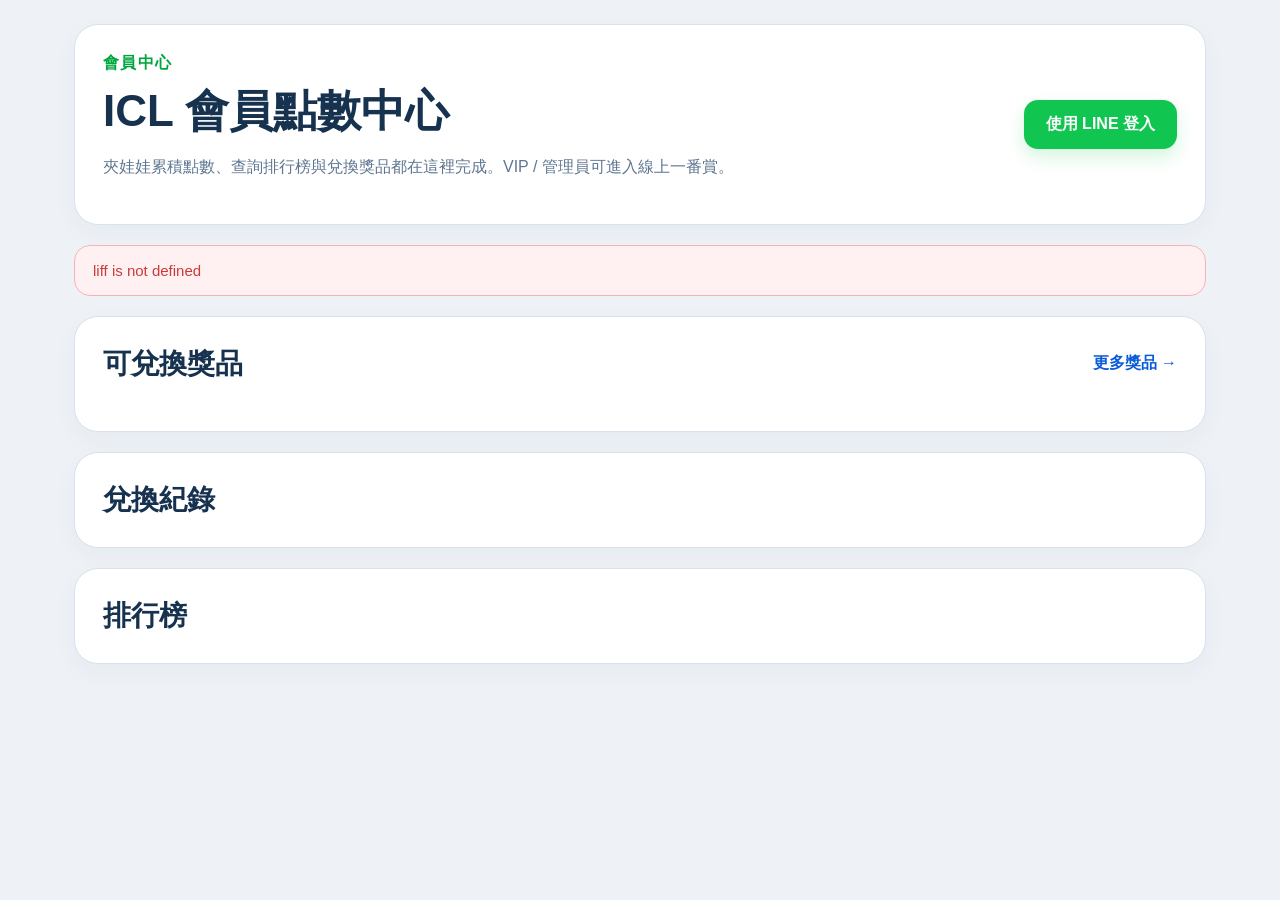
==== index.html @ 3fa45153 "Update index.html" ====
<!doctype html>
<html lang="zh-Hant">
<head>
  <meta charset="UTF-8" />
  <meta name="viewport" content="width=device-width, initial-scale=1.0" />
  <title>ICL 會員點數中心</title>
  <link rel="stylesheet" href="./styles.css" />
</head>
<body>
  <main class="page" id="app-ready" style="display:block;">
    <section class="hero-card">
      <div class="hero-content">
        <p class="eyebrow">會員中心</p>
        <h1>ICL 會員點數中心</h1>
        <p class="hero-text">夾娃娃累積點數、查詢排行榜與兌換獎品都在這裡完成。VIP / 管理員可進入線上一番賞。</p>
      </div>

      <div class="hero-actions" id="auth-section">
        <button class="btn btn-primary" id="login-btn" type="button">使用 LINE 登入</button>
      </div>
    </section>

    <div class="message" id="message-box" style="display:none;"></div>

    <section class="card" id="member-section" style="display:none;">
      <div class="member-header">
        <img id="member-avatar" class="member-avatar" src="https://placehold.co/96x96?text=User" alt="會員頭像" />
        <div class="member-info">
          <h2 id="member-name">-</h2>
          <div id="member-role-badge" class="member-role-badge" style="display:none;"></div>
          <p class="points-label">目前點數</p>
          <div class="points-value"><span id="member-points">0</span> 點</div>
        </div>
        <div class="member-actions">
          <button class="btn btn-secondary" id="logout-btn" type="button" style="display:none;">登出</button>
        </div>
      </div>

      <div class="nickname-card">
        <div class="nickname-title-row">
          <h3>排行榜顯示名稱</h3>
          <p class="nickname-help">你可以自行設定暱稱。排行榜只顯示暱稱，不顯示 LINE 真名。</p>
        </div>

        <div class="nickname-form">
          <input type="text" id="nickname-input" class="input" maxlength="20" placeholder="請輸入你的暱稱" autocomplete="off" />
          <button class="btn btn-primary" id="nickname-save-btn" type="button">更新暱稱</button>
        </div>

        <p class="nickname-tip">限制：2~20 字，不能和別人重複，可用中文、英文、數字、空格、底線、連字號。</p>
      </div>
    </section>

    <section class="card" id="ichiban-section" style="display:none;">
      <div class="section-header">
        <h2>線上一番賞</h2>
        <a class="more-link" id="ichiban-entry-link" href="./ichiban.html">進入一番賞頁面 →</a>
      </div>
      <div id="ichiban-summary" class="list-wrap"></div>
    </section>

    <section class="card" id="admin-section" style="display:none;">
      <div class="section-header">
        <div>
          <h2>管理員後台</h2>
          <p class="nickname-help">會員搜尋、手動加點 / 扣點、一番賞活動管理都已集中到後台頁面。</p>
        </div>
        <a class="btn btn-primary" href="./admin-kuji.html">前往管理後台</a>
      </div>
    </section>

    <section class="card">
      <div class="section-header">
        <h2>可兌換獎品</h2>
        <a class="more-link" href="./shop.html">更多獎品 →</a>
      </div>
      <div id="rewards-list" class="reward-grid"></div>
    </section>

    <section class="card">
      <h2>兌換紀錄</h2>
      <div id="redemption-list" class="list-wrap"></div>
    </section>

    <section class="card">
      <h2>排行榜</h2>
      <div id="leaderboard-list" class="list-wrap"></div>
    </section>
  </main>

  <script src="https://static.line-scdn.net/liff/edge/2/sdk.js"></script>
  <script src="./config.js"></script>
  <script src="./app.js"></script>
</body>
</html>
---- styles.css ----
*{box-sizing:border-box}body{margin:0;font-family:"Noto Sans TC","Microsoft JhengHei",sans-serif;background:#eef2f7;color:#16324f}.page{max-width:1180px;margin:0 auto;padding:24px}.hero-card,.card{background:#fff;border:1px solid #d8e1ec;border-radius:24px;padding:28px;margin-bottom:20px;box-shadow:0 8px 24px rgba(22,50,79,.04)}.hero-card{display:flex;justify-content:space-between;align-items:center;gap:24px}.eyebrow{margin:0 0 12px;color:#00a63e;font-weight:700;letter-spacing:.08em}h1{margin:0 0 16px;font-size:44px;line-height:1.15}h2{margin:0;font-size:28px}h3{margin:0;font-size:20px}h4{margin:0 0 6px;font-size:17px}.hero-text,.muted,.nickname-help,.nickname-tip{color:#5f7690;line-height:1.7}.btn{border:0;border-radius:14px;padding:14px 22px;font-size:16px;font-weight:700;cursor:pointer;transition:transform .15s ease,opacity .15s ease,box-shadow .15s ease;display:inline-flex;align-items:center;justify-content:center;gap:8px;text-decoration:none}.btn:hover{transform:translateY(-1px)}.btn:disabled{opacity:.6;cursor:not-allowed;transform:none}.btn-primary{background:#10c650;color:#fff;box-shadow:0 8px 18px rgba(16,198,80,.18)}.btn-secondary{background:#edf3f8;color:#16324f}.btn-danger{background:#e34d4d;color:#fff}.message{margin-bottom:20px;padding:16px 18px;border-radius:16px;font-size:15px;white-space:pre-wrap;word-break:break-word}.message.error{background:#fff1f1;color:#cb3a3a;border:1px solid #f4b4b4}.message.success{background:#eefcf2;color:#198754;border:1px solid #a7e3bb}.member-header{display:flex;align-items:center;gap:20px}.member-header.compact .member-avatar{width:72px;height:72px}.member-avatar{width:96px;height:96px;border-radius:999px;object-fit:cover;background:#f3f6fa;border:3px solid #eef5ff}.member-info{flex:1}.points-label{margin:0 0 6px;color:#5f7690}.points-value{font-size:32px;font-weight:800;color:#10a848}.member-role-badge{display:inline-flex;border-radius:999px;background:#edf3f8;padding:8px 12px;color:#35516d;font-weight:700;margin-bottom:10px}.nickname-card{margin-top:24px;padding-top:20px;border-top:1px solid #e3ebf3}.nickname-title-row{margin-bottom:14px}.nickname-form{display:flex;gap:12px;align-items:center}.section-header{display:flex;justify-content:space-between;align-items:center;gap:16px;margin-bottom:20px}.section-header.small{margin-bottom:14px}.header-actions{display:flex;flex-wrap:wrap;align-items:center;gap:12px}.more-link{text-decoration:none;color:#0a5bd7;font-weight:700;white-space:nowrap}.more-link:hover{text-decoration:underline}.input{width:100%;border:1px solid #cdd9e5;border-radius:14px;padding:14px 16px;font-size:15px;color:#16324f;background:#fff}.input.small{max-width:110px}.textarea{min-height:110px;resize:vertical}.reward-grid{display:grid;grid-template-columns:repeat(auto-fit,minmax(280px,1fr));gap:22px}.reward-card{border:1px solid #d8e1ec;border-radius:22px;overflow:hidden;background:#fff;display:flex;flex-direction:column;min-height:100%;transition:transform .18s ease,box-shadow .18s ease,border-color .18s ease}.reward-card:hover{transform:translateY(-3px);box-shadow:0 14px 30px rgba(22,50,79,.08);border-color:#c6d7ea}.reward-image{width:100%;aspect-ratio:16/9;object-fit:cover;background:#f3f6fa}.reward-body{padding:18px;display:flex;flex-direction:column;gap:10px;flex:1}.reward-category{font-size:12px;font-weight:800;color:#00a63e;letter-spacing:.08em}.reward-meta{display:flex;justify-content:space-between;gap:12px;color:#5f7690;font-size:14px}.card-link{margin-top:auto}.list-wrap{display:flex;flex-direction:column;gap:12px}.list-item{display:flex;align-items:center;gap:14px;border:1px solid #e2eaf2;border-radius:18px;padding:14px 16px;background:#fff}.list-grow{flex:1}.list-title{font-weight:800}.list-subtitle{font-size:14px;color:#678099;margin-top:4px}.list-points{font-weight:800;color:#10a848;white-space:nowrap}.mini-avatar{width:42px;height:42px;border-radius:999px;object-fit:cover;background:#f3f6fa}.rank-badge{min-width:50px;text-align:center;border-radius:999px;background:#edf3f8;padding:8px 12px;font-weight:800}.empty-state{padding:24px;border:1px dashed #c8d4e0;border-radius:18px;color:#5f7690;text-align:center;background:#f8fbfe}.two-pane{display:grid;grid-template-columns:320px 1fr;gap:20px}.pane-list{align-self:start;position:sticky;top:16px}.campaign-row{width:100%;border:1px solid #d9e3ee;background:#fff;border-radius:16px;padding:14px 16px;text-align:left;cursor:pointer;transition:.15s}.campaign-row:hover{border-color:#10c650}.campaign-row.active{border-color:#10c650;box-shadow:0 8px 18px rgba(16,198,80,.16)}.campaign-row-title{font-weight:800}.campaign-row-sub{margin-top:6px;font-size:14px;color:#678099}.hero-banner{width:100%;aspect-ratio:16/7;object-fit:cover;border-radius:18px;background:#f3f6fa;margin-bottom:16px}.stat-grid{display:flex;flex-wrap:wrap;gap:10px;margin:16px 0 20px}.stat-chip,.status-chip{display:inline-flex;align-items:center;justify-content:center;border-radius:999px;padding:10px 14px;background:#edf3f8;color:#35516d;font-weight:700}.status-chip.busy{background:#eefcf2;color:#198754}.status-chip.idle{background:#edf3f8;color:#35516d}.turn-box,.draw-box,.detail-block{border:1px solid #e2eaf2;border-radius:20px;padding:18px;background:#fcfdff;margin-bottom:18px}.turn-box{display:flex;justify-content:space-between;gap:16px;align-items:center}.turn-actions{display:flex;align-items:center;gap:12px;flex-wrap:wrap}.countdown{min-width:140px;text-align:center;border-radius:14px;background:#1d2d3d;color:#fff;padding:12px 14px;font-weight:800}.inline-form{display:flex;align-items:center;gap:12px;flex-wrap:wrap}.prize-grid{display:grid;grid-template-columns:repeat(auto-fit,minmax(220px,1fr));gap:14px}.prize-card{border:1px solid #d9e3ee;border-radius:18px;overflow:hidden;background:#fff}.prize-image{width:100%;aspect-ratio:4/3;object-fit:cover;background:#f3f6fa}.prize-body{padding:14px}.prize-code{display:inline-flex;padding:6px 10px;border-radius:999px;background:#edf3f8;font-weight:800;margin-bottom:8px}.result-summary{font-weight:800;color:#10a848;margin-bottom:12px}.admin-layout .pane-detail{min-width:0}.form-grid{display:grid;gap:12px;margin-bottom:14px}.form-grid.two-col{grid-template-columns:repeat(2,minmax(0,1fr))}.prize-row-list{display:flex;flex-direction:column;gap:12px}.prize-row{display:grid;grid-template-columns:100px 1.2fr 110px 110px 1.5fr 92px;gap:10px;align-items:center}.admin-action-bar{display:flex;flex-wrap:wrap;gap:12px;margin:16px 0 22px}.order-card{border:1px solid #e2eaf2;border-radius:18px;padding:14px 16px;background:#fff}.order-results{display:flex;flex-wrap:wrap;gap:8px;margin-top:12px}.result-pill{display:inline-flex;border-radius:999px;background:#edf3f8;padding:8px 12px;font-size:14px}.legacy-redirect{display:grid;place-items:center;min-height:100vh;padding:24px;text-align:center}@media (max-width:960px){.hero-card,.turn-box{flex-direction:column;align-items:flex-start}.two-pane{grid-template-columns:1fr}.pane-list{position:static}.form-grid.two-col,.prize-row{grid-template-columns:1fr}.nickname-form{flex-direction:column;align-items:stretch}.member-header{flex-direction:column;align-items:flex-start}.inline-form{align-items:stretch}.input.small{max-width:none}.turn-actions,.admin-action-bar,.header-actions{width:100%}}
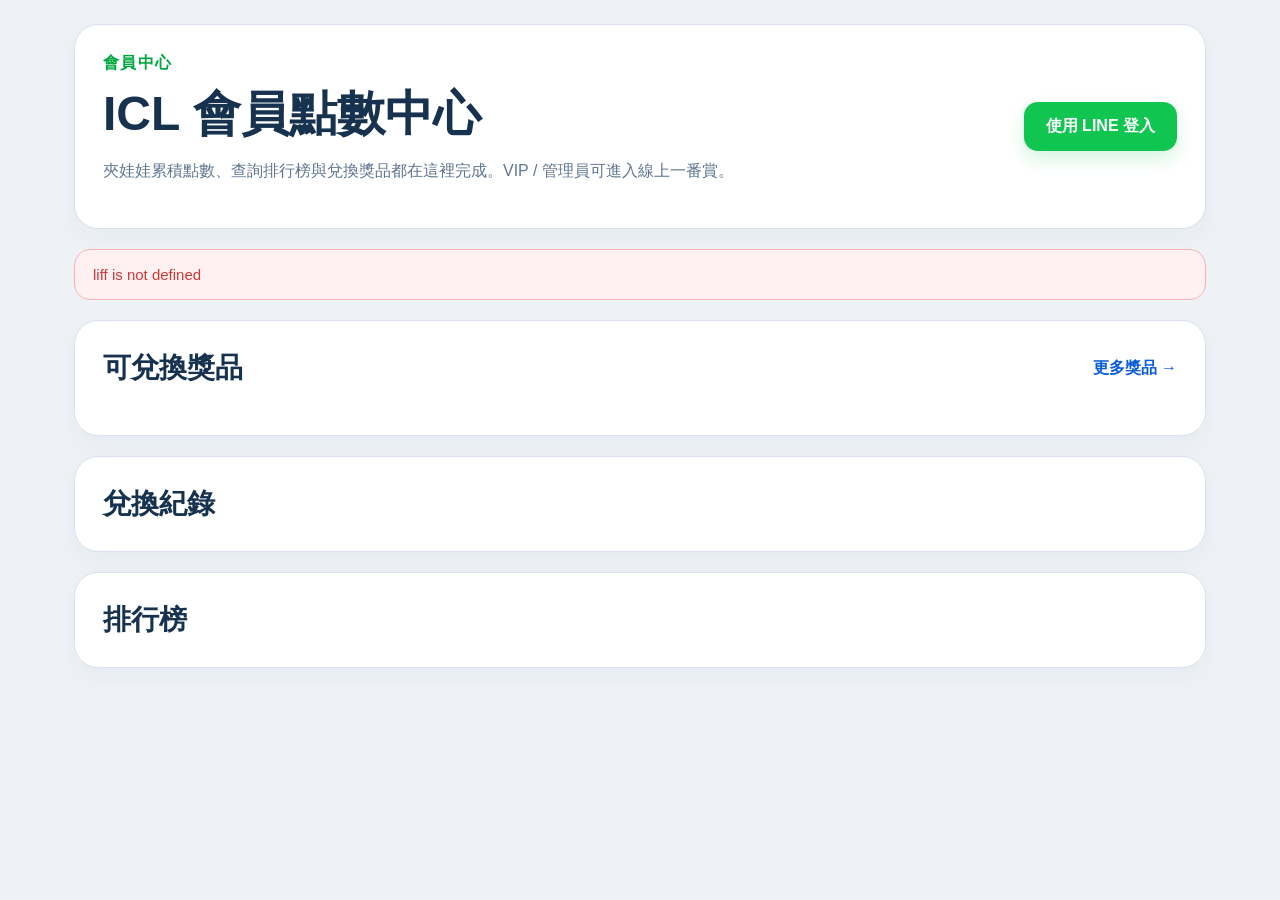
==== commit 268e62ce: "Update index.html" ====
--- a/index.html
+++ b/index.html
@@ -54,7 +54,7 @@
     <section class="card" id="ichiban-section" style="display:none;">
       <div class="section-header">
         <h2>線上一番賞</h2>
-        <a class="more-link" id="ichiban-entry-link" href="./ichiban.html">進入一番賞頁面 →</a>
+        <a class="more-link" id="ichiban-entry-link" href="./kuji.html">進入一番賞頁面 →</a>
       </div>
       <div id="ichiban-summary" class="list-wrap"></div>
     </section>
--- a/styles.css
+++ b/styles.css
@@ -1 +1,1017 @@
-*{box-sizing:border-box}body{margin:0;font-family:"Noto Sans TC","Microsoft JhengHei",sans-serif;background:#eef2f7;color:#16324f}.page{max-width:1180px;margin:0 auto;padding:24px}.hero-card,.card{background:#fff;border:1px solid #d8e1ec;border-radius:24px;padding:28px;margin-bottom:20px;box-shadow:0 8px 24px rgba(22,50,79,.04)}.hero-card{display:flex;justify-content:space-between;align-items:center;gap:24px}.eyebrow{margin:0 0 12px;color:#00a63e;font-weight:700;letter-spacing:.08em}h1{margin:0 0 16px;font-size:44px;line-height:1.15}h2{margin:0;font-size:28px}h3{margin:0;font-size:20px}h4{margin:0 0 6px;font-size:17px}.hero-text,.muted,.nickname-help,.nickname-tip{color:#5f7690;line-height:1.7}.btn{border:0;border-radius:14px;padding:14px 22px;font-size:16px;font-weight:700;cursor:pointer;transition:transform .15s ease,opacity .15s ease,box-shadow .15s ease;display:inline-flex;align-items:center;justify-content:center;gap:8px;text-decoration:none}.btn:hover{transform:translateY(-1px)}.btn:disabled{opacity:.6;cursor:not-allowed;transform:none}.btn-primary{background:#10c650;color:#fff;box-shadow:0 8px 18px rgba(16,198,80,.18)}.btn-secondary{background:#edf3f8;color:#16324f}.btn-danger{background:#e34d4d;color:#fff}.message{margin-bottom:20px;padding:16px 18px;border-radius:16px;font-size:15px;white-space:pre-wrap;word-break:break-word}.message.error{background:#fff1f1;color:#cb3a3a;border:1px solid #f4b4b4}.message.success{background:#eefcf2;color:#198754;border:1px solid #a7e3bb}.member-header{display:flex;align-items:center;gap:20px}.member-header.compact .member-avatar{width:72px;height:72px}.member-avatar{width:96px;height:96px;border-radius:999px;object-fit:cover;background:#f3f6fa;border:3px solid #eef5ff}.member-info{flex:1}.points-label{margin:0 0 6px;color:#5f7690}.points-value{font-size:32px;font-weight:800;color:#10a848}.member-role-badge{display:inline-flex;border-radius:999px;background:#edf3f8;padding:8px 12px;color:#35516d;font-weight:700;margin-bottom:10px}.nickname-card{margin-top:24px;padding-top:20px;border-top:1px solid #e3ebf3}.nickname-title-row{margin-bottom:14px}.nickname-form{display:flex;gap:12px;align-items:center}.section-header{display:flex;justify-content:space-between;align-items:center;gap:16px;margin-bottom:20px}.section-header.small{margin-bottom:14px}.header-actions{display:flex;flex-wrap:wrap;align-items:center;gap:12px}.more-link{text-decoration:none;color:#0a5bd7;font-weight:700;white-space:nowrap}.more-link:hover{text-decoration:underline}.input{width:100%;border:1px solid #cdd9e5;border-radius:14px;padding:14px 16px;font-size:15px;color:#16324f;background:#fff}.input.small{max-width:110px}.textarea{min-height:110px;resize:vertical}.reward-grid{display:grid;grid-template-columns:repeat(auto-fit,minmax(280px,1fr));gap:22px}.reward-card{border:1px solid #d8e1ec;border-radius:22px;overflow:hidden;background:#fff;display:flex;flex-direction:column;min-height:100%;transition:transform .18s ease,box-shadow .18s ease,border-color .18s ease}.reward-card:hover{transform:translateY(-3px);box-shadow:0 14px 30px rgba(22,50,79,.08);border-color:#c6d7ea}.reward-image{width:100%;aspect-ratio:16/9;object-fit:cover;background:#f3f6fa}.reward-body{padding:18px;display:flex;flex-direction:column;gap:10px;flex:1}.reward-category{font-size:12px;font-weight:800;color:#00a63e;letter-spacing:.08em}.reward-meta{display:flex;justify-content:space-between;gap:12px;color:#5f7690;font-size:14px}.card-link{margin-top:auto}.list-wrap{display:flex;flex-direction:column;gap:12px}.list-item{display:flex;align-items:center;gap:14px;border:1px solid #e2eaf2;border-radius:18px;padding:14px 16px;background:#fff}.list-grow{flex:1}.list-title{font-weight:800}.list-subtitle{font-size:14px;color:#678099;margin-top:4px}.list-points{font-weight:800;color:#10a848;white-space:nowrap}.mini-avatar{width:42px;height:42px;border-radius:999px;object-fit:cover;background:#f3f6fa}.rank-badge{min-width:50px;text-align:center;border-radius:999px;background:#edf3f8;padding:8px 12px;font-weight:800}.empty-state{padding:24px;border:1px dashed #c8d4e0;border-radius:18px;color:#5f7690;text-align:center;background:#f8fbfe}.two-pane{display:grid;grid-template-columns:320px 1fr;gap:20px}.pane-list{align-self:start;position:sticky;top:16px}.campaign-row{width:100%;border:1px solid #d9e3ee;background:#fff;border-radius:16px;padding:14px 16px;text-align:left;cursor:pointer;transition:.15s}.campaign-row:hover{border-color:#10c650}.campaign-row.active{border-color:#10c650;box-shadow:0 8px 18px rgba(16,198,80,.16)}.campaign-row-title{font-weight:800}.campaign-row-sub{margin-top:6px;font-size:14px;color:#678099}.hero-banner{width:100%;aspect-ratio:16/7;object-fit:cover;border-radius:18px;background:#f3f6fa;margin-bottom:16px}.stat-grid{display:flex;flex-wrap:wrap;gap:10px;margin:16px 0 20px}.stat-chip,.status-chip{display:inline-flex;align-items:center;justify-content:center;border-radius:999px;padding:10px 14px;background:#edf3f8;color:#35516d;font-weight:700}.status-chip.busy{background:#eefcf2;color:#198754}.status-chip.idle{background:#edf3f8;color:#35516d}.turn-box,.draw-box,.detail-block{border:1px solid #e2eaf2;border-radius:20px;padding:18px;background:#fcfdff;margin-bottom:18px}.turn-box{display:flex;justify-content:space-between;gap:16px;align-items:center}.turn-actions{display:flex;align-items:center;gap:12px;flex-wrap:wrap}.countdown{min-width:140px;text-align:center;border-radius:14px;background:#1d2d3d;color:#fff;padding:12px 14px;font-weight:800}.inline-form{display:flex;align-items:center;gap:12px;flex-wrap:wrap}.prize-grid{display:grid;grid-template-columns:repeat(auto-fit,minmax(220px,1fr));gap:14px}.prize-card{border:1px solid #d9e3ee;border-radius:18px;overflow:hidden;background:#fff}.prize-image{width:100%;aspect-ratio:4/3;object-fit:cover;background:#f3f6fa}.prize-body{padding:14px}.prize-code{display:inline-flex;padding:6px 10px;border-radius:999px;background:#edf3f8;font-weight:800;margin-bottom:8px}.result-summary{font-weight:800;color:#10a848;margin-bottom:12px}.admin-layout .pane-detail{min-width:0}.form-grid{display:grid;gap:12px;margin-bottom:14px}.form-grid.two-col{grid-template-columns:repeat(2,minmax(0,1fr))}.prize-row-list{display:flex;flex-direction:column;gap:12px}.prize-row{display:grid;grid-template-columns:100px 1.2fr 110px 110px 1.5fr 92px;gap:10px;align-items:center}.admin-action-bar{display:flex;flex-wrap:wrap;gap:12px;margin:16px 0 22px}.order-card{border:1px solid #e2eaf2;border-radius:18px;padding:14px 16px;background:#fff}.order-results{display:flex;flex-wrap:wrap;gap:8px;margin-top:12px}.result-pill{display:inline-flex;border-radius:999px;background:#edf3f8;padding:8px 12px;font-size:14px}.legacy-redirect{display:grid;place-items:center;min-height:100vh;padding:24px;text-align:center}@media (max-width:960px){.hero-card,.turn-box{flex-direction:column;align-items:flex-start}.two-pane{grid-template-columns:1fr}.pane-list{position:static}.form-grid.two-col,.prize-row{grid-template-columns:1fr}.nickname-form{flex-direction:column;align-items:stretch}.member-header{flex-direction:column;align-items:flex-start}.inline-form{align-items:stretch}.input.small{max-width:none}.turn-actions,.admin-action-bar,.header-actions{width:100%}}
+* {
+  box-sizing: border-box;
+}
+
+body {
+  margin: 0;
+  font-family: "Noto Sans TC", "Microsoft JhengHei", sans-serif;
+  background: #eef2f7;
+  color: #16324f;
+}
+
+.page {
+  max-width: 1180px;
+  margin: 0 auto;
+  padding: 24px;
+}
+
+.hero-card,
+.card {
+  background: #fff;
+  border: 1px solid #d8e1ec;
+  border-radius: 24px;
+  padding: 28px;
+  margin-bottom: 20px;
+  box-shadow: 0 8px 24px rgba(22, 50, 79, 0.04);
+}
+
+.hero-card {
+  display: flex;
+  justify-content: space-between;
+  align-items: center;
+  gap: 24px;
+}
+
+.eyebrow {
+  margin: 0 0 12px;
+  color: #00a63e;
+  font-weight: 700;
+  letter-spacing: 0.08em;
+}
+
+h1 {
+  margin: 0 0 16px;
+  font-size: 48px;
+  line-height: 1.15;
+}
+
+h2 {
+  margin: 0;
+  font-size: 28px;
+}
+
+h3 {
+  margin: 0;
+  font-size: 20px;
+}
+
+.hero-text,
+.muted,
+.nickname-help,
+.nickname-tip {
+  color: #5f7690;
+  line-height: 1.7;
+}
+
+.btn {
+  border: 0;
+  border-radius: 14px;
+  padding: 14px 22px;
+  font-size: 16px;
+  font-weight: 700;
+  cursor: pointer;
+  transition: transform 0.15s ease, opacity 0.15s ease, box-shadow 0.15s ease;
+  display: inline-flex;
+  align-items: center;
+  justify-content: center;
+  gap: 8px;
+}
+
+.btn:hover {
+  transform: translateY(-1px);
+}
+
+.btn:disabled,
+.btn.is-loading {
+  opacity: 0.6;
+  cursor: not-allowed;
+  transform: none;
+}
+
+.btn-primary {
+  background: #10c650;
+  color: #fff;
+  box-shadow: 0 8px 18px rgba(16, 198, 80, 0.18);
+}
+
+.btn-secondary {
+  background: #edf3f8;
+  color: #16324f;
+}
+
+.btn-danger {
+  background: #e34d4d;
+  color: #fff;
+}
+
+.message {
+  margin-bottom: 20px;
+  padding: 16px 18px;
+  border-radius: 16px;
+  font-size: 15px;
+  white-space: pre-wrap;
+  word-break: break-word;
+}
+
+.message.error {
+  background: #fff1f1;
+  color: #cb3a3a;
+  border: 1px solid #f4b4b4;
+}
+
+.message.success {
+  background: #eefcf2;
+  color: #198754;
+  border: 1px solid #a7e3bb;
+}
+
+.member-header {
+  display: flex;
+  align-items: center;
+  gap: 20px;
+}
+
+.member-avatar {
+  width: 96px;
+  height: 96px;
+  border-radius: 999px;
+  object-fit: cover;
+  background: #f3f6fa;
+  border: 3px solid #eef5ff;
+}
+
+.member-info {
+  flex: 1;
+}
+
+.member-info h2 {
+  margin-bottom: 6px;
+}
+
+.member-actions {
+  margin-left: auto;
+}
+
+.points-label {
+  margin: 0 0 6px;
+  color: #5f7690;
+}
+
+.points-value {
+  font-size: 32px;
+  font-weight: 800;
+  color: #10a848;
+}
+
+.nickname-card {
+  margin-top: 24px;
+  padding-top: 20px;
+  border-top: 1px solid #e3ebf3;
+}
+
+.nickname-title-row {
+  margin-bottom: 14px;
+}
+
+.nickname-help,
+.nickname-tip {
+  margin: 6px 0 0;
+  font-size: 14px;
+}
+
+.nickname-form {
+  display: flex;
+  gap: 12px;
+  align-items: center;
+}
+
+.section-header {
+  display: flex;
+  justify-content: space-between;
+  align-items: center;
+  gap: 16px;
+  margin-bottom: 20px;
+}
+
+.more-link {
+  text-decoration: none;
+  color: #0a5bd7;
+  font-weight: 700;
+  white-space: nowrap;
+}
+
+.more-link:hover {
+  text-decoration: underline;
+}
+
+.category-tabs {
+  display: flex;
+  flex-wrap: wrap;
+  gap: 12px;
+}
+
+.category-tab {
+  border: 1px solid #cdd9e5;
+  background: #fff;
+  color: #16324f;
+  border-radius: 999px;
+  padding: 10px 18px;
+  cursor: pointer;
+  font-size: 15px;
+  font-weight: 700;
+  transition: all 0.15s ease;
+}
+
+.category-tab:hover {
+  border-color: #10c650;
+  color: #10a848;
+}
+
+.category-tab.active {
+  background: #10c650;
+  color: #fff;
+  border-color: #10c650;
+  box-shadow: 0 8px 18px rgba(16, 198, 80, 0.18);
+}
+
+.reward-grid {
+  display: grid;
+  grid-template-columns: repeat(auto-fit, minmax(280px, 1fr));
+  gap: 22px;
+}
+
+.reward-card {
+  border: 1px solid #d8e1ec;
+  border-radius: 22px;
+  overflow: hidden;
+  background: #fff;
+  display: flex;
+  flex-direction: column;
+  min-height: 100%;
+  transition: transform 0.18s ease, box-shadow 0.18s ease, border-color 0.18s ease;
+}
+
+.reward-card:hover {
+  transform: translateY(-3px);
+  box-shadow: 0 14px 30px rgba(22, 50, 79, 0.08);
+  border-color: #c6d7ea;
+}
+
+.reward-image {
+  display: block !important;
+  width: 100% !important;
+  height: 260px !important;
+  max-height: 260px !important;
+  min-height: 260px !important;
+  object-fit: contain !important;
+  object-position: center center !important;
+  background: #f7fafc !important;
+  padding: 16px !important;
+  border-bottom: 1px solid #edf2f7;
+}
+
+.reward-image[src] {
+  image-rendering: auto;
+}
+
+.reward-body {
+  padding: 18px;
+  display: flex;
+  flex-direction: column;
+  flex: 1;
+}
+
+.reward-category {
+  display: inline-flex;
+  align-items: center;
+  width: fit-content;
+  margin-bottom: 12px;
+  padding: 6px 12px;
+  border-radius: 999px;
+  background: #eef5ff;
+  color: #285ea8;
+  font-size: 13px;
+  font-weight: 700;
+}
+
+.reward-body h3 {
+  margin: 0 0 10px;
+  font-size: 20px;
+  line-height: 1.35;
+}
+
+.reward-body p {
+  margin: 0 0 16px;
+  color: #5f7690;
+  line-height: 1.65;
+  min-height: 52px;
+}
+
+.reward-meta {
+  display: flex;
+  justify-content: space-between;
+  align-items: center;
+  margin-top: auto;
+  margin-bottom: 16px;
+  font-size: 15px;
+  color: #4a627c;
+}
+
+.reward-meta span:first-child {
+  font-weight: 800;
+  color: #16324f;
+}
+
+.list-wrap {
+  display: flex;
+  flex-direction: column;
+  gap: 12px;
+}
+
+.list-item {
+  border: 1px solid #d8e1ec;
+  border-radius: 16px;
+  padding: 14px 16px;
+  display: flex;
+  justify-content: space-between;
+  align-items: center;
+  gap: 16px;
+  background: #fff;
+}
+
+.list-title {
+  font-weight: 700;
+  margin-bottom: 4px;
+}
+
+.list-subtitle {
+  color: #6b8096;
+  font-size: 14px;
+}
+
+.list-points {
+  white-space: nowrap;
+  font-weight: 700;
+}
+
+.leaderboard-user {
+  display: flex;
+  align-items: center;
+  gap: 12px;
+}
+
+.leaderboard-rank {
+  font-weight: 800;
+  width: 36px;
+}
+
+.leaderboard-avatar {
+  width: 44px;
+  height: 44px;
+  border-radius: 999px;
+  object-fit: cover;
+  background: #f3f6fa;
+}
+
+.input {
+  width: 100%;
+  padding: 12px 14px;
+  border: 1px solid #ccd7e3;
+  border-radius: 12px;
+  font-size: 15px;
+}
+
+.row {
+  display: flex;
+  gap: 12px;
+  margin-bottom: 14px;
+}
+
+.form-grid {
+  display: grid;
+  gap: 12px;
+  margin-bottom: 14px;
+}
+
+.form-grid.single-col {
+  grid-template-columns: 1fr;
+}
+
+.admin-block + .admin-block {
+  margin-top: 24px;
+}
+
+.admin-two-col {
+  display: grid;
+  grid-template-columns: 1fr 1fr;
+  gap: 20px;
+  margin-top: 24px;
+}
+
+.admin-panel {
+  border: 1px solid #e3ebf3;
+  border-radius: 18px;
+  padding: 18px;
+  margin-top: 0 !important;
+}
+
+.empty-state {
+  padding: 18px;
+  border: 1px dashed #ccd7e3;
+  border-radius: 14px;
+  color: #6b8096;
+  background: #fbfdff;
+}
+
+@media (max-width: 1024px) {
+  .reward-grid {
+    grid-template-columns: repeat(auto-fit, minmax(260px, 1fr));
+  }
+
+  .reward-image {
+    height: 240px !important;
+    max-height: 240px !important;
+    min-height: 240px !important;
+  }
+}
+
+@media (max-width: 768px) {
+  .page {
+    padding: 14px;
+  }
+
+  .hero-card {
+    flex-direction: column;
+    align-items: flex-start;
+  }
+
+  h1 {
+    font-size: 36px;
+  }
+
+  .row,
+  .nickname-form,
+  .admin-two-col,
+  .section-header {
+    display: grid;
+    grid-template-columns: 1fr;
+  }
+
+  .member-header {
+    flex-direction: column;
+    align-items: flex-start;
+  }
+
+  .member-actions {
+    margin-left: 0;
+  }
+
+  .reward-grid {
+    grid-template-columns: 1fr;
+    gap: 18px;
+  }
+
+  .reward-image {
+    height: 220px !important;
+    max-height: 220px !important;
+    min-height: 220px !important;
+    padding: 12px !important;
+  }
+
+  .reward-body {
+    padding: 16px;
+  }
+
+  .reward-body h3 {
+    font-size: 18px;
+  }
+
+  .reward-body p {
+    min-height: auto;
+  }
+
+  .reward-meta {
+    font-size: 14px;
+  }
+}
+
+@media (max-width: 480px) {
+  .hero-card,
+  .card {
+    padding: 20px;
+    border-radius: 20px;
+  }
+
+  h1 {
+    font-size: 32px;
+  }
+
+  h2 {
+    font-size: 24px;
+  }
+
+  .reward-image {
+    height: 200px !important;
+    max-height: 200px !important;
+    min-height: 200px !important;
+  }
+
+  .btn {
+    width: fit-content;
+    min-width: 96px;
+    justify-content: center;
+  }
+}
+
+.textarea {
+  min-height: 120px;
+  resize: vertical;
+}
+
+.two-col {
+  grid-template-columns: repeat(2, minmax(0, 1fr));
+}
+
+.admin-action-row,
+.admin-chip-row,
+.ticket-toolbar {
+  display: flex;
+  gap: 12px;
+  align-items: center;
+  flex-wrap: wrap;
+}
+
+.list-item-stack {
+  align-items: flex-start;
+}
+
+.ichiban-hero {
+  display: grid;
+  grid-template-columns: minmax(320px, 42%) 1fr;
+  gap: 20px;
+}
+
+.ichiban-cover {
+  width: 100%;
+  border-radius: 20px;
+  object-fit: cover;
+  min-height: 260px;
+  background: #f5f8fb;
+  border: 1px solid #d8e1ec;
+}
+
+.ichiban-stats,
+.ichiban-prize-list {
+  display: flex;
+  gap: 12px;
+  flex-wrap: wrap;
+  margin-top: 16px;
+}
+
+.stat-chip,
+.prize-chip,
+.status-chip {
+  display: inline-flex;
+  align-items: center;
+  gap: 8px;
+  padding: 10px 14px;
+  border-radius: 999px;
+  background: #eef5ff;
+  color: #285ea8;
+  font-size: 14px;
+  font-weight: 700;
+}
+
+.prize-chip {
+  border-radius: 16px;
+}
+
+.prize-chip-title {
+  font-weight: 800;
+}
+
+.prize-chip-meta {
+  color: #5f7690;
+}
+
+.status-chip.busy {
+  background: #fff1f1;
+  color: #cb3a3a;
+}
+
+.status-chip.idle {
+  background: #eefcf2;
+  color: #198754;
+}
+
+.ticket-stage-wrap {
+  margin-top: 24px;
+  border-top: 1px solid #e3ebf3;
+  padding-top: 24px;
+}
+
+.ticket-stage-head {
+  display: flex;
+  justify-content: space-between;
+  gap: 16px;
+  align-items: flex-start;
+  margin-bottom: 20px;
+}
+
+.ticket-toolbar-right {
+  justify-content: flex-end;
+}
+
+.ticket-grid {
+  display: grid;
+  grid-template-columns: repeat(6, minmax(84px, 1fr));
+  gap: 12px;
+}
+
+.ticket-tile {
+  position: relative;
+  border: 1px solid #c9d5e2;
+  border-radius: 16px;
+  min-height: 68px;
+  padding: 10px 8px;
+  background: linear-gradient(135deg, #f5f7fa, #e6ebf1);
+  font-size: 16px;
+  font-weight: 800;
+  color: #4b627c;
+  cursor: pointer;
+  display: flex;
+  align-items: center;
+  justify-content: center;
+  text-align: center;
+  line-height: 1.2;
+  transition: transform 0.15s ease, border-color 0.15s ease, box-shadow 0.15s ease;
+}
+
+.ticket-tile:hover {
+  border-color: #10c650;
+  transform: translateY(-2px);
+  box-shadow: 0 8px 16px rgba(19, 77, 138, 0.08);
+}
+
+.ticket-tile.drawn {
+  cursor: default;
+  background: linear-gradient(135deg, #1f2329, #101217);
+  border-color: #ff6b81;
+  color: #ffffff;
+  box-shadow: inset 0 0 0 1px rgba(255,255,255,0.06);
+}
+
+.ticket-tile.drawn.mine {
+  border-color: #29c96b;
+}
+
+.ticket-tile:disabled {
+  opacity: 1;
+}
+
+.ticket-label {
+  display: inline-flex;
+  align-items: center;
+  justify-content: center;
+  width: 100%;
+  letter-spacing: 0.04em;
+}
+
+.ticket-result {
+  display: block;
+  width: 100%;
+  font-size: 14px;
+  font-weight: 800;
+  line-height: 1.25;
+  padding-top: 8px;
+}
+
+.ticket-no {
+  position: absolute;
+  top: 7px;
+  left: 9px;
+  font-size: 11px;
+  font-weight: 700;
+  letter-spacing: 0.06em;
+  opacity: 0.78;
+}
+
+@media (max-width: 900px) {
+  .ichiban-hero,
+  .two-col {
+    grid-template-columns: 1fr;
+  }
+
+  .ticket-grid {
+    grid-template-columns: repeat(5, minmax(68px, 1fr));
+    gap: 10px;
+  }
+
+  .ticket-tile {
+    min-height: 62px;
+    font-size: 15px;
+  }
+}
+
+@media (max-width: 768px) {
+  .ticket-stage-head {
+    display: grid;
+    grid-template-columns: 1fr;
+  }
+
+  .ticket-grid {
+    grid-template-columns: repeat(4, minmax(62px, 1fr));
+    gap: 8px;
+  }
+
+  .ticket-tile {
+    min-height: 56px;
+    border-radius: 14px;
+    padding: 8px 6px;
+    font-size: 14px;
+  }
+
+  .ticket-result {
+    font-size: 12px;
+    padding-top: 7px;
+  }
+
+  .ticket-no {
+    top: 6px;
+    left: 7px;
+    font-size: 10px;
+  }
+}
+
+@media (max-width: 480px) {
+  .ticket-grid {
+    grid-template-columns: repeat(4, minmax(0, 1fr));
+    gap: 8px;
+  }
+
+  .ticket-tile {
+    min-height: 52px;
+    border-radius: 12px;
+    font-size: 13px;
+  }
+
+  .ticket-result {
+    font-size: 11px;
+  }
+}
+
+
+/* admin backend */
+.compact-hero h1 { font-size: 36px; }
+.admin-layout { display: grid; grid-template-columns: 280px minmax(0, 1fr) 360px; gap: 20px; align-items: start; }
+.admin-sidebar-card, .admin-main-card, .admin-right-card { min-height: 200px; }
+.admin-sidebar-refresh { margin-bottom: 14px; }
+.campaign-list-item { width: 100%; border: 1px solid #d8e1ec; background: #fff; border-radius: 16px; padding: 14px; margin-bottom: 10px; text-align: left; cursor: pointer; }
+.campaign-list-item.active { border-color: #10c650; box-shadow: 0 10px 24px rgba(16,198,80,0.12); }
+.campaign-list-title { font-weight: 800; margin-bottom: 6px; }
+.campaign-list-meta { color: #5f7690; font-size: 14px; }
+.admin-card-header { display:flex; align-items:center; justify-content:space-between; margin-bottom:18px; }
+.status-pill { padding: 8px 14px; border-radius: 999px; background:#edf3f8; font-weight:700; color:#456; }
+.admin-subcard { margin-top: 22px; padding-top: 18px; border-top: 1px solid #e3ebf3; }
+.prize-rows { display: grid; gap: 12px; }
+.prize-row { display:grid; grid-template-columns: 1.1fr 1fr 90px 90px 1.3fr 80px; gap: 10px; align-items:center; }
+.wrap-row { flex-wrap: wrap; }
+.admin-chip-row { display:flex; gap:8px; flex-wrap:wrap; }
+.single-col { grid-template-columns: 1fr; }
+.compact-member-header { gap: 16px; }
+@media (max-width: 1100px) { .admin-layout { grid-template-columns: 1fr; } }
+@media (max-width: 700px) { .prize-row { grid-template-columns: 1fr; } }
+
+.kuji-page-direct .hero-card {
+  align-items: flex-start;
+}
+
+.two-pane-wide {
+  align-items: start;
+}
+
+.pane-list-compact {
+  max-width: 320px;
+}
+
+.pane-detail-focus {
+  flex: 1;
+}
+
+.section-header-top {
+  align-items: flex-start;
+}
+
+.campaign-description {
+  margin-top: 10px;
+}
+
+.kuji-banner-row {
+  display: grid;
+  grid-template-columns: minmax(320px, 1.35fr) minmax(260px, 0.9fr);
+  gap: 20px;
+  margin-bottom: 24px;
+}
+
+.kuji-cover {
+  width: 100%;
+  aspect-ratio: 16 / 9;
+  object-fit: cover;
+  border-radius: 22px;
+  border: 1px solid #d8e1ec;
+  background: #f2f5f9;
+}
+
+.kuji-side-panel {
+  display: flex;
+  flex-direction: column;
+  gap: 14px;
+}
+
+.stat-grid-compact {
+  display: flex;
+  flex-wrap: wrap;
+  gap: 10px;
+}
+
+.ticket-legend {
+  display: flex;
+  flex-wrap: wrap;
+  gap: 10px;
+}
+
+.legend-chip {
+  display: inline-flex;
+  align-items: center;
+  justify-content: center;
+  min-height: 38px;
+  padding: 8px 14px;
+  border-radius: 999px;
+  font-size: 14px;
+  font-weight: 800;
+  border: 1px solid #d7e0eb;
+}
+
+.legend-closed {
+  background: #eef3f8;
+  color: #41566f;
+}
+
+.legend-lose {
+  background: linear-gradient(180deg, #151b27 0%, #0f141d 100%);
+  color: #ffffff;
+  border-color: #253146;
+}
+
+.legend-win {
+  background: linear-gradient(180deg, #f9e39c 0%, #e7bf54 100%);
+  color: #201400;
+  border-color: #d6ad43;
+}
+
+.ticket-hint,
+.ticket-turn-status {
+  padding: 14px 16px;
+  border-radius: 16px;
+  background: #f7fafc;
+  border: 1px solid #dce6f0;
+  line-height: 1.6;
+}
+
+.ticket-hint {
+  color: #29435d;
+  font-weight: 700;
+}
+
+.detail-block-emphasis {
+  border-top: 1px solid #e4edf5;
+  padding-top: 24px;
+}
+
+.ticket-progress {
+  font-size: 15px;
+  font-weight: 800;
+  color: #40607f;
+}
+
+.ticket-wall-note {
+  margin: 0 0 18px;
+  color: #60758f;
+  line-height: 1.7;
+}
+
+.ticket-wall {
+  display: grid;
+  grid-template-columns: repeat(auto-fit, minmax(118px, 1fr));
+  gap: 12px;
+}
+
+.ticket-card {
+  min-height: 78px;
+  border-radius: 16px;
+  border: 1px solid #d6dfeb;
+  background: #eef3f8;
+  color: #425872;
+  display: flex;
+  flex-direction: column;
+  align-items: center;
+  justify-content: center;
+  gap: 6px;
+  font-family: inherit;
+  cursor: pointer;
+  padding: 12px 10px;
+  transition: transform 0.15s ease, box-shadow 0.15s ease, border-color 0.15s ease;
+}
+
+.ticket-card:hover:not(:disabled) {
+  transform: translateY(-1px);
+  box-shadow: 0 10px 24px rgba(22, 50, 79, 0.09);
+  border-color: #9db3ca;
+}
+
+.ticket-card:disabled {
+  cursor: default;
+}
+
+.ticket-closed {
+  background: linear-gradient(180deg, #f4f7fb 0%, #e7edf5 100%);
+}
+
+.ticket-used {
+  background: linear-gradient(180deg, #dbe2ea 0%, #cdd7e1 100%);
+  color: #61748a;
+}
+
+.ticket-lose {
+  background: linear-gradient(180deg, #151b27 0%, #0f141d 100%);
+  color: #ffffff;
+  border-color: #20293b;
+  box-shadow: inset 0 0 0 1px rgba(255, 133, 133, 0.28);
+}
+
+.ticket-win {
+  background: linear-gradient(180deg, #fbe9af 0%, #efcd6b 55%, #e5b749 100%);
+  color: #1f1400;
+  border-color: #d3a83e;
+  box-shadow: inset 0 0 0 1px rgba(255, 255, 255, 0.42);
+}
+
+.ticket-index,
+.ticket-no {
+  font-size: 22px;
+  font-weight: 800;
+  letter-spacing: 0.04em;
+}
+
+.ticket-main {
+  font-size: 18px;
+  font-weight: 900;
+  line-height: 1.15;
+}
+
+.ticket-sub {
+  font-size: 13px;
+  font-weight: 700;
+  text-align: center;
+  line-height: 1.35;
+}
+
+.ticket-session-note {
+  grid-column: 1 / -1;
+  margin-top: 4px;
+  padding: 12px 14px;
+  border-radius: 14px;
+  background: #f6f9fc;
+  border: 1px dashed #cfdceb;
+  color: #5d738d;
+  font-size: 14px;
+}
+
+.compact-prize-card .prize-image {
+  aspect-ratio: 4 / 3;
+}
+
+@media (max-width: 920px) {
+  .kuji-banner-row {
+    grid-template-columns: 1fr;
+  }
+
+  .pane-list-compact {
+    max-width: none;
+  }
+}
+
+@media (max-width: 640px) {
+  .ticket-wall {
+    grid-template-columns: repeat(3, minmax(0, 1fr));
+  }
+
+  .ticket-index,
+  .ticket-no {
+    font-size: 20px;
+  }
+
+  .ticket-main {
+    font-size: 16px;
+  }
+}
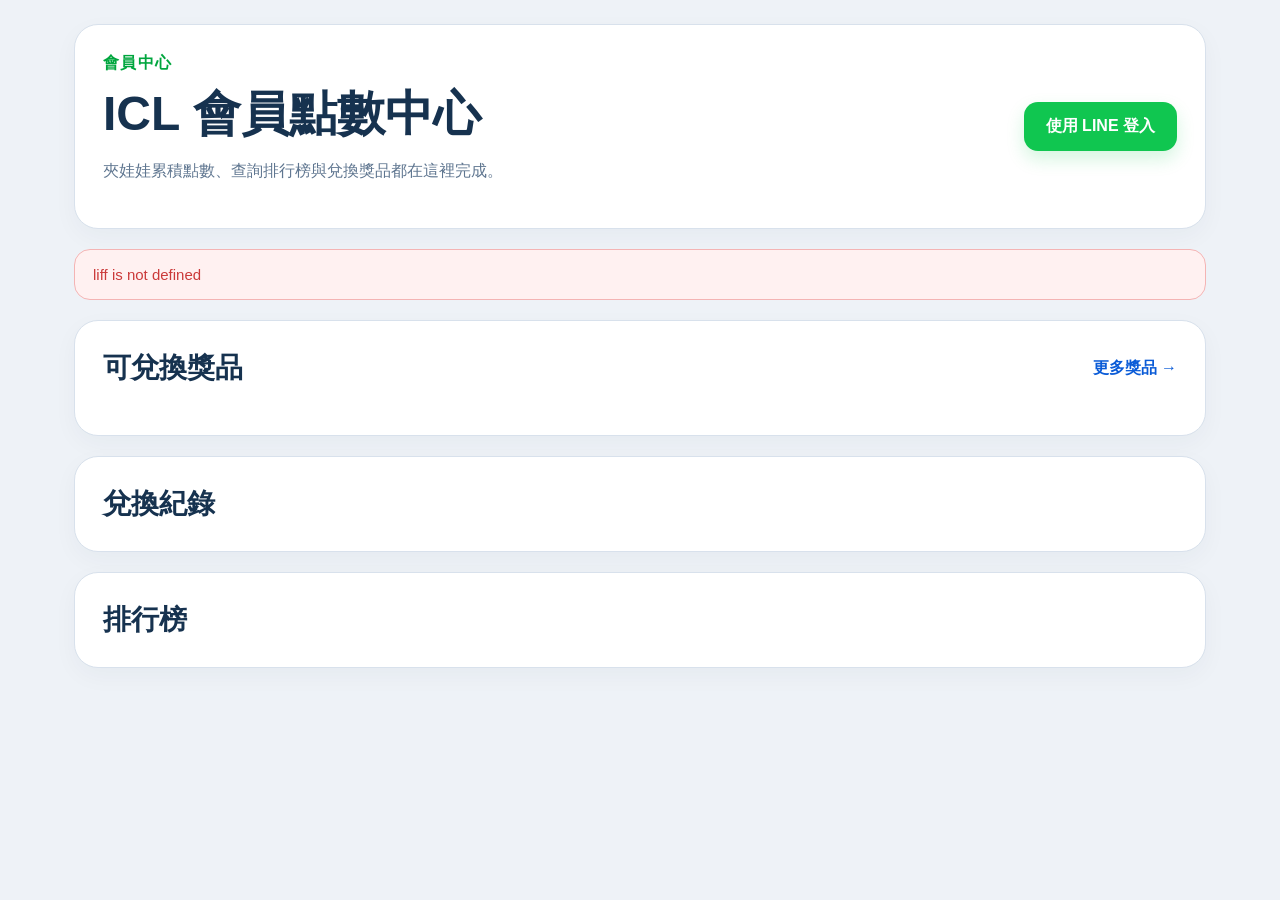
==== commit 60e7e709: "Update index.html" ====
--- a/index.html
+++ b/index.html
@@ -12,7 +12,7 @@
       <div class="hero-content">
         <p class="eyebrow">會員中心</p>
         <h1>ICL 會員點數中心</h1>
-        <p class="hero-text">夾娃娃累積點數、查詢排行榜與兌換獎品都在這裡完成。VIP / 管理員可進入線上一番賞。</p>
+        <p class="hero-text">夾娃娃累積點數、查詢排行榜與兌換獎品都在這裡完成。</p>
       </div>
 
       <div class="hero-actions" id="auth-section">
--- a/styles.css
+++ b/styles.css
@@ -604,6 +604,151 @@
   color: #198754;
 }
 
+.detail-block {
+  margin-top: 24px;
+  border-top: 1px solid #e3ebf3;
+  padding-top: 24px;
+}
+
+.prize-grid {
+  display: grid;
+  grid-template-columns: repeat(auto-fit, minmax(240px, 1fr));
+  gap: 18px;
+}
+
+.prize-card {
+  overflow: hidden;
+  border-radius: 22px;
+  border: 1px solid #dde6ef;
+  background: #fff;
+  box-shadow: 0 14px 28px rgba(17, 45, 78, 0.06);
+}
+
+.prize-card.sold-out {
+  opacity: 0.9;
+}
+
+.prize-card-media {
+  position: relative;
+  aspect-ratio: 4 / 3;
+  background: linear-gradient(180deg, #f7f9fc 0%, #eef3f8 100%);
+}
+
+.prize-image {
+  width: 100%;
+  height: 100%;
+  object-fit: contain;
+  display: block;
+  padding: 18px;
+}
+
+.prize-stock-badge {
+  position: absolute;
+  top: 14px;
+  right: 14px;
+  display: inline-flex;
+  align-items: center;
+  justify-content: center;
+  min-height: 32px;
+  padding: 6px 12px;
+  border-radius: 999px;
+  font-size: 13px;
+  font-weight: 800;
+  backdrop-filter: blur(6px);
+}
+
+.prize-stock-badge.available {
+  background: rgba(255, 255, 255, 0.92);
+  color: #113a63;
+  border: 1px solid rgba(188, 204, 220, 0.9);
+}
+
+.prize-stock-badge.sold-out {
+  background: rgba(24, 28, 34, 0.88);
+  color: #fff;
+}
+
+.prize-body {
+  padding: 18px 18px 20px;
+}
+
+.prize-title-row {
+  display: flex;
+  justify-content: space-between;
+  align-items: flex-start;
+  gap: 12px;
+}
+
+.prize-code {
+  display: inline-flex;
+  align-items: center;
+  padding: 6px 10px;
+  border-radius: 999px;
+  background: #eef5ff;
+  color: #285ea8;
+  font-size: 12px;
+  font-weight: 800;
+  letter-spacing: 0.04em;
+}
+
+.prize-body h4 {
+  margin: 10px 0 0;
+  color: #16324f;
+  font-size: 22px;
+  line-height: 1.25;
+}
+
+.prize-subtitle {
+  margin-top: 8px;
+  color: #5f7690;
+  font-size: 14px;
+  line-height: 1.5;
+}
+
+.prize-count {
+  font-size: 30px;
+  line-height: 1;
+  font-weight: 900;
+  color: #16324f;
+  white-space: nowrap;
+}
+
+.prize-count span {
+  font-size: 14px;
+  font-weight: 700;
+  color: #7d90a3;
+}
+
+.prize-progress {
+  margin-top: 16px;
+  height: 10px;
+  border-radius: 999px;
+  background: #edf2f7;
+  overflow: hidden;
+}
+
+.prize-progress span {
+  display: block;
+  height: 100%;
+  border-radius: inherit;
+  background: linear-gradient(90deg, #10c650 0%, #82dd5c 100%);
+}
+
+.prize-card.sold-out .prize-progress span {
+  background: linear-gradient(90deg, #4f5f71 0%, #7b8a98 100%);
+}
+
+.prize-meta {
+  margin-top: 12px;
+  display: flex;
+  justify-content: space-between;
+  align-items: center;
+  gap: 12px;
+  color: #5f7690;
+  font-size: 14px;
+  font-weight: 700;
+}
+
 .ticket-stage-wrap {
   margin-top: 24px;
   border-top: 1px solid #e3ebf3;
@@ -760,6 +905,26 @@
   }
 }
 
+
+
+@media (max-width: 768px) {
+  .prize-grid {
+    grid-template-columns: 1fr;
+    gap: 14px;
+  }
+
+  .prize-body {
+    padding: 16px;
+  }
+
+  .prize-body h4 {
+    font-size: 20px;
+  }
+
+  .prize-count {
+    font-size: 26px;
+  }
+}
 
 /* admin backend */
 .compact-hero h1 { font-size: 36px; }
@@ -782,236 +947,126 @@
 @media (max-width: 1100px) { .admin-layout { grid-template-columns: 1fr; } }
 @media (max-width: 700px) { .prize-row { grid-template-columns: 1fr; } }
 
-.kuji-page-direct .hero-card {
-  align-items: flex-start;
-}
-
-.two-pane-wide {
+
+/* direct kuji ticket wall */
+.kuji-direct-layout {
   align-items: start;
 }
 
-.pane-list-compact {
-  max-width: 320px;
-}
-
-.pane-detail-focus {
-  flex: 1;
-}
-
-.section-header-top {
-  align-items: flex-start;
-}
-
-.campaign-description {
-  margin-top: 10px;
-}
-
-.kuji-banner-row {
-  display: grid;
-  grid-template-columns: minmax(320px, 1.35fr) minmax(260px, 0.9fr);
-  gap: 20px;
-  margin-bottom: 24px;
-}
-
-.kuji-cover {
-  width: 100%;
-  aspect-ratio: 16 / 9;
-  object-fit: cover;
-  border-radius: 22px;
-  border: 1px solid #d8e1ec;
-  background: #f2f5f9;
-}
-
-.kuji-side-panel {
-  display: flex;
-  flex-direction: column;
+.ticket-toolbar-top {
+  margin-top: 16px;
+  justify-content: space-between;
+}
+
+.ticket-tip {
+  color: #5f7690;
+  font-size: 14px;
+  line-height: 1.6;
+}
+
+.direct-ticket-grid {
+  grid-template-columns: repeat(5, minmax(110px, 1fr));
   gap: 14px;
 }
 
-.stat-grid-compact {
-  display: flex;
-  flex-wrap: wrap;
-  gap: 10px;
-}
-
-.ticket-legend {
-  display: flex;
-  flex-wrap: wrap;
-  gap: 10px;
-}
-
-.legend-chip {
-  display: inline-flex;
-  align-items: center;
-  justify-content: center;
-  min-height: 38px;
-  padding: 8px 14px;
-  border-radius: 999px;
-  font-size: 14px;
-  font-weight: 800;
-  border: 1px solid #d7e0eb;
-}
-
-.legend-closed {
-  background: #eef3f8;
-  color: #41566f;
-}
-
-.legend-lose {
-  background: linear-gradient(180deg, #151b27 0%, #0f141d 100%);
+.direct-ticket-tile {
+  min-height: 90px;
+  background: linear-gradient(180deg, #f3f6fa 0%, #e3eaf1 100%);
+  border: 1px solid #c7d2df;
+  color: #40556d;
+  border-radius: 16px;
+  box-shadow: inset 0 1px 0 rgba(255,255,255,0.7);
+}
+
+.direct-ticket-tile:hover:not(:disabled) {
+  border-color: #8ba8c7;
+  box-shadow: 0 10px 20px rgba(31, 60, 95, 0.08);
+}
+
+.direct-ticket-tile.revealed-miss {
+  background: linear-gradient(180deg, #181c22 0%, #050608 100%);
+  border-color: #2a2f37;
   color: #ffffff;
-  border-color: #253146;
-}
-
-.legend-win {
-  background: linear-gradient(180deg, #f9e39c 0%, #e7bf54 100%);
-  color: #201400;
-  border-color: #d6ad43;
-}
-
-.ticket-hint,
-.ticket-turn-status {
-  padding: 14px 16px;
-  border-radius: 16px;
-  background: #f7fafc;
-  border: 1px solid #dce6f0;
-  line-height: 1.6;
-}
-
-.ticket-hint {
-  color: #29435d;
-  font-weight: 700;
-}
-
-.detail-block-emphasis {
-  border-top: 1px solid #e4edf5;
-  padding-top: 24px;
-}
-
-.ticket-progress {
+}
+
+.direct-ticket-tile.revealed-win {
+  background: linear-gradient(180deg, #f8de83 0%, #e4bf51 100%);
+  border-color: #c59c2b;
+  color: #121212;
+}
+
+.direct-ticket-tile.is-loading {
+  opacity: 0.7;
+}
+
+.direct-ticket-tile .ticket-result {
+  padding-top: 0;
+  font-size: 19px;
+  font-weight: 900;
+}
+
+.direct-ticket-tile.revealed-win .ticket-result {
   font-size: 15px;
-  font-weight: 800;
-  color: #40607f;
-}
-
-.ticket-wall-note {
-  margin: 0 0 18px;
-  color: #60758f;
-  line-height: 1.7;
-}
-
-.ticket-wall {
-  display: grid;
-  grid-template-columns: repeat(auto-fit, minmax(118px, 1fr));
-  gap: 12px;
-}
-
-.ticket-card {
-  min-height: 78px;
-  border-radius: 16px;
-  border: 1px solid #d6dfeb;
-  background: #eef3f8;
-  color: #425872;
-  display: flex;
-  flex-direction: column;
-  align-items: center;
-  justify-content: center;
-  gap: 6px;
-  font-family: inherit;
-  cursor: pointer;
-  padding: 12px 10px;
-  transition: transform 0.15s ease, box-shadow 0.15s ease, border-color 0.15s ease;
-}
-
-.ticket-card:hover:not(:disabled) {
-  transform: translateY(-1px);
-  box-shadow: 0 10px 24px rgba(22, 50, 79, 0.09);
-  border-color: #9db3ca;
-}
-
-.ticket-card:disabled {
-  cursor: default;
-}
-
-.ticket-closed {
-  background: linear-gradient(180deg, #f4f7fb 0%, #e7edf5 100%);
-}
-
-.ticket-used {
-  background: linear-gradient(180deg, #dbe2ea 0%, #cdd7e1 100%);
-  color: #61748a;
-}
-
-.ticket-lose {
-  background: linear-gradient(180deg, #151b27 0%, #0f141d 100%);
+  line-height: 1.35;
+}
+
+.direct-ticket-tile.revealed-win .ticket-result strong {
+  font-size: 18px;
+  display: inline-block;
+  margin-bottom: 2px;
+}
+
+.direct-ticket-tile.revealed-miss .ticket-result,
+.direct-ticket-tile.revealed-miss .ticket-no {
   color: #ffffff;
-  border-color: #20293b;
-  box-shadow: inset 0 0 0 1px rgba(255, 133, 133, 0.28);
-}
-
-.ticket-win {
-  background: linear-gradient(180deg, #fbe9af 0%, #efcd6b 55%, #e5b749 100%);
-  color: #1f1400;
-  border-color: #d3a83e;
-  box-shadow: inset 0 0 0 1px rgba(255, 255, 255, 0.42);
-}
-
-.ticket-index,
-.ticket-no {
-  font-size: 22px;
-  font-weight: 800;
-  letter-spacing: 0.04em;
-}
-
-.ticket-main {
-  font-size: 18px;
-  font-weight: 900;
-  line-height: 1.15;
-}
-
-.ticket-sub {
-  font-size: 13px;
-  font-weight: 700;
-  text-align: center;
-  line-height: 1.35;
-}
-
-.ticket-session-note {
-  grid-column: 1 / -1;
-  margin-top: 4px;
-  padding: 12px 14px;
-  border-radius: 14px;
-  background: #f6f9fc;
-  border: 1px dashed #cfdceb;
-  color: #5d738d;
-  font-size: 14px;
-}
-
-.compact-prize-card .prize-image {
-  aspect-ratio: 4 / 3;
-}
-
-@media (max-width: 920px) {
-  .kuji-banner-row {
+}
+
+.direct-ticket-tile.revealed-win .ticket-no {
+  color: rgba(18,18,18,0.7);
+}
+
+@media (max-width: 1024px) {
+  .direct-ticket-grid {
+    grid-template-columns: repeat(4, minmax(96px, 1fr));
+  }
+}
+
+@media (max-width: 768px) {
+  .ticket-toolbar-top {
+    display: grid;
     grid-template-columns: 1fr;
   }
 
-  .pane-list-compact {
-    max-width: none;
-  }
-}
-
-@media (max-width: 640px) {
-  .ticket-wall {
+  .direct-ticket-grid {
+    grid-template-columns: repeat(3, minmax(88px, 1fr));
+    gap: 10px;
+  }
+
+  .direct-ticket-tile {
+    min-height: 78px;
+  }
+
+  .direct-ticket-tile .ticket-result {
+    font-size: 16px;
+  }
+
+  .direct-ticket-tile.revealed-win .ticket-result strong {
+    font-size: 16px;
+  }
+}
+
+@media (max-width: 480px) {
+  .direct-ticket-grid {
     grid-template-columns: repeat(3, minmax(0, 1fr));
-  }
-
-  .ticket-index,
-  .ticket-no {
-    font-size: 20px;
-  }
-
-  .ticket-main {
-    font-size: 16px;
-  }
-}
+    gap: 8px;
+  }
+
+  .direct-ticket-tile {
+    min-height: 72px;
+    border-radius: 14px;
+  }
+
+  .direct-ticket-tile .ticket-result {
+    font-size: 14px;
+  }
+}
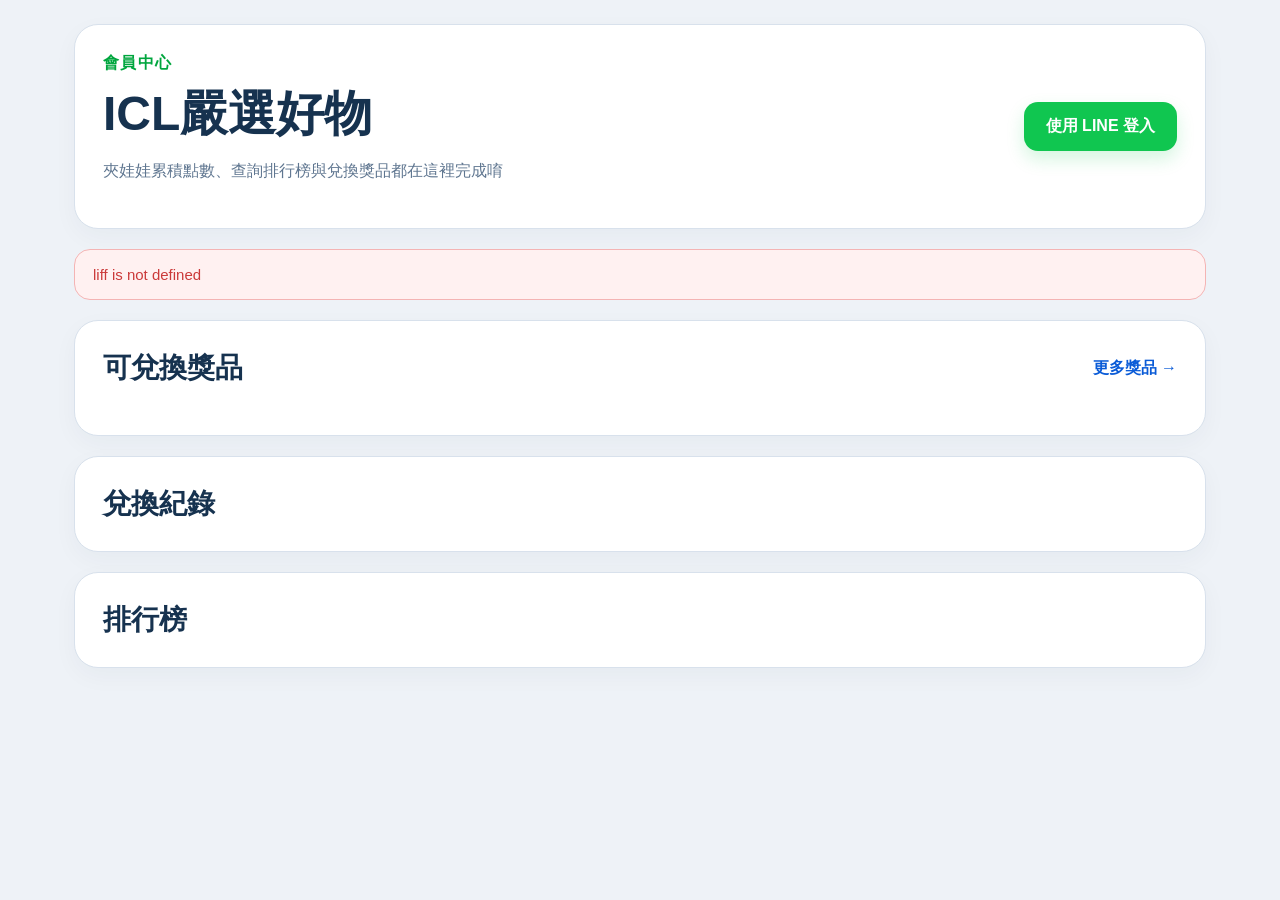
==== commit ea634817: "Update index.html" ====
--- a/index.html
+++ b/index.html
@@ -3,7 +3,7 @@
 <head>
   <meta charset="UTF-8" />
   <meta name="viewport" content="width=device-width, initial-scale=1.0" />
-  <title>ICL 會員點數中心</title>
+  <title>ICL嚴選好物</title>
   <link rel="stylesheet" href="./styles.css" />
 </head>
 <body>
@@ -11,8 +11,8 @@
     <section class="hero-card">
       <div class="hero-content">
         <p class="eyebrow">會員中心</p>
-        <h1>ICL 會員點數中心</h1>
-        <p class="hero-text">夾娃娃累積點數、查詢排行榜與兌換獎品都在這裡完成。</p>
+        <h1>ICL嚴選好物</h1>
+        <p class="hero-text">夾娃娃累積點數、查詢排行榜與兌換獎品都在這裡完成唷</p>
       </div>
 
       <div class="hero-actions" id="auth-section">
@@ -39,7 +39,7 @@
       <div class="nickname-card">
         <div class="nickname-title-row">
           <h3>排行榜顯示名稱</h3>
-          <p class="nickname-help">你可以自行設定暱稱。排行榜只顯示暱稱，不顯示 LINE 真名。</p>
+          <p class="nickname-help">您可以自行設定暱稱。排行榜只顯示暱稱，不顯示 LINE 真名。</p>
         </div>
 
         <div class="nickname-form">
@@ -63,7 +63,7 @@
       <div class="section-header">
         <div>
           <h2>管理員後台</h2>
-          <p class="nickname-help">會員搜尋、手動加點 / 扣點、一番賞活動管理都已集中到後台頁面。</p>
+          <p class="nickname-help">會員搜尋、手動加點 / 扣點、一番賞活動管理。</p>
         </div>
         <a class="btn btn-primary" href="./admin-kuji.html">前往管理後台</a>
       </div>
--- a/styles.css
+++ b/styles.css
@@ -1070,3 +1070,396 @@
     font-size: 14px;
   }
 }
+
+
+.member-role-badge {
+  display: inline-flex;
+  align-items: center;
+  justify-content: center;
+  gap: 6px;
+  min-height: 38px;
+  margin: 2px 0 12px;
+  padding: 6px 12px;
+  border-radius: 6px;
+  border: 1px solid #d8e1ec;
+  background: #f2f6fb;
+  color: #5f7690;
+  font-size: 15px;
+  font-weight: 800;
+  letter-spacing: 0.04em;
+  line-height: 1;
+  box-shadow: inset 0 1px 0 rgba(255, 255, 255, 0.65);
+}
+
+.member-role-badge.vip {
+  border-color: #a97e1b;
+  background: linear-gradient(180deg, #f3dd8b 0%, #cfa139 100%);
+  color: #5b4208;
+  box-shadow:
+    inset 0 1px 0 rgba(255, 248, 210, 0.9),
+    0 2px 4px rgba(91, 66, 8, 0.12);
+}
+
+.member-role-badge .vip-star {
+  font-size: 1.1em;
+  color: #6a4c09;
+  transform: translateY(-0.5px);
+}
+
+.member-role-badge .vip-text {
+  font-weight: 900;
+  letter-spacing: 0.08em;
+}
+
+/* admin redesign 2026-04 */
+.admin-page {
+  max-width: 1440px;
+}
+
+.admin-hero-card {
+  background: linear-gradient(135deg, #ffffff 0%, #f5f9ff 100%);
+}
+
+.admin-topbar {
+  padding: 22px 28px;
+}
+
+.admin-topbar-meta,
+.admin-panel-kicker,
+.field-label {
+  letter-spacing: 0.02em;
+}
+
+.admin-topbar-meta,
+.admin-panel-kicker {
+  color: #6c84a0;
+  font-size: 13px;
+  font-weight: 800;
+  text-transform: uppercase;
+  margin-bottom: 8px;
+}
+
+.admin-workspace {
+  grid-template-columns: 300px minmax(0, 1fr) 340px;
+  gap: 24px;
+}
+
+.admin-panel-soft,
+.admin-panel-focus {
+  border-radius: 28px;
+}
+
+.admin-panel-soft {
+  background: linear-gradient(180deg, #ffffff 0%, #f8fbff 100%);
+}
+
+.admin-panel-focus {
+  background: #ffffff;
+  border-color: #cfdceb;
+  box-shadow: 0 18px 36px rgba(22, 50, 79, 0.06);
+}
+
+.admin-sidebar-card,
+.admin-right-card {
+  position: sticky;
+  top: 24px;
+}
+
+.admin-section-title-row {
+  margin-bottom: 14px;
+}
+
+.admin-toolbar-row {
+  margin-bottom: 16px;
+}
+
+.admin-campaign-list {
+  display: grid;
+  gap: 12px;
+}
+
+.campaign-list-item {
+  padding: 16px;
+  border-radius: 18px;
+  transition: transform 0.15s ease, border-color 0.15s ease, box-shadow 0.15s ease;
+}
+
+.campaign-list-item:hover {
+  transform: translateY(-1px);
+  border-color: #b8cadf;
+  box-shadow: 0 10px 20px rgba(22, 50, 79, 0.06);
+}
+
+.campaign-list-item.active {
+  background: linear-gradient(135deg, #effaf3 0%, #ffffff 100%);
+}
+
+.admin-editor-header {
+  margin-bottom: 22px;
+}
+
+.admin-form-section {
+  padding: 20px 0;
+  border-top: 1px solid #e6eef7;
+}
+
+.admin-form-section:first-of-type {
+  padding-top: 0;
+  border-top: 0;
+}
+
+.compact-section-header {
+  margin-bottom: 16px;
+}
+
+.compact-stack-header {
+  margin-bottom: 14px;
+}
+
+.admin-section-desc,
+.field-help,
+.admin-summary-text {
+  margin: 6px 0 0;
+  color: #6a819b;
+  font-size: 14px;
+  line-height: 1.65;
+}
+
+.admin-form-grid {
+  gap: 14px;
+}
+
+.field-card {
+  display: flex;
+  flex-direction: column;
+  gap: 8px;
+  padding: 14px;
+  border: 1px solid #e1eaf4;
+  border-radius: 18px;
+  background: #f9fbfd;
+}
+
+.field-card-full {
+  grid-column: 1 / -1;
+}
+
+.field-card-readonly {
+  background: #f2f6fa;
+}
+
+.field-card-textarea {
+  margin-top: 14px;
+}
+
+.field-label {
+  color: #39516c;
+  font-size: 13px;
+  font-weight: 800;
+}
+
+.admin-page .input,
+.admin-page .textarea,
+.admin-page input,
+.admin-page textarea,
+.admin-page select {
+  width: 100%;
+  min-width: 0;
+  padding: 14px 16px;
+  border-radius: 14px;
+  border: 1px solid #ccd9e7;
+  background: #ffffff;
+  color: #16324f;
+  font-size: 16px;
+  line-height: 1.45;
+  box-shadow: none;
+}
+
+.admin-page .input::placeholder,
+.admin-page textarea::placeholder {
+  color: #8ca0b6;
+}
+
+.admin-page .input:focus,
+.admin-page textarea:focus,
+.admin-page input:focus,
+.admin-page select:focus {
+  outline: none;
+  border-color: #55b77b;
+  box-shadow: 0 0 0 4px rgba(16, 198, 80, 0.12);
+}
+
+.admin-page .textarea {
+  min-height: 136px;
+  resize: vertical;
+}
+
+.prize-rows-card {
+  gap: 16px;
+}
+
+.prize-row {
+  display: grid;
+  grid-template-columns: minmax(0, 1fr) auto;
+  gap: 14px;
+  align-items: start;
+  padding: 16px;
+  border: 1px solid #dce7f3;
+  border-radius: 22px;
+  background: linear-gradient(180deg, #ffffff 0%, #f9fbff 100%);
+}
+
+.prize-row-grid {
+  display: grid;
+  grid-template-columns: 130px minmax(180px, 1fr) 120px 120px;
+  gap: 12px;
+  align-items: start;
+}
+
+.prize-image-field {
+  grid-column: 1 / -1;
+}
+
+.prize-remove-btn {
+  align-self: center;
+  min-width: 88px;
+}
+
+.admin-action-grid {
+  display: grid;
+  grid-template-columns: repeat(5, minmax(0, 1fr));
+  gap: 12px;
+}
+
+.admin-orders-section .list-item,
+.admin-member-search-section .list-item {
+  border-radius: 18px;
+  border: 1px solid #dde7f1;
+  background: #fbfdff;
+}
+
+.admin-order-list,
+#member-search-results {
+  display: grid;
+  gap: 12px;
+}
+
+.admin-search-row {
+  display: grid;
+  grid-template-columns: minmax(0, 1fr) auto;
+  gap: 10px;
+  margin-bottom: 14px;
+}
+
+.admin-points-box {
+  border-radius: 22px;
+}
+
+.admin-points-box-plus {
+  background: linear-gradient(180deg, #f8fff9 0%, #ffffff 100%);
+}
+
+.admin-points-box-minus {
+  background: linear-gradient(180deg, #fff8f8 0%, #ffffff 100%);
+}
+
+@media (max-width: 1260px) {
+  .admin-workspace {
+    grid-template-columns: 280px minmax(0, 1fr);
+  }
+
+  .admin-right-card {
+    position: static;
+    grid-column: 1 / -1;
+  }
+
+  .admin-action-grid {
+    grid-template-columns: repeat(3, minmax(0, 1fr));
+  }
+}
+
+@media (max-width: 980px) {
+  .admin-workspace {
+    grid-template-columns: 1fr;
+  }
+
+  .admin-sidebar-card,
+  .admin-right-card {
+    position: static;
+  }
+
+  .prize-row {
+    grid-template-columns: 1fr;
+  }
+
+  .prize-remove-btn {
+    width: 100%;
+  }
+}
+
+@media (max-width: 760px) {
+  .admin-page {
+    padding: 16px;
+  }
+
+  .admin-search-row,
+  .admin-action-grid,
+  .prize-row-grid,
+  .admin-form-grid {
+    grid-template-columns: 1fr;
+  }
+
+  .field-card-full,
+  .prize-image-field {
+    grid-column: auto;
+  }
+}
+
+
+.turn-panel {
+  margin: 14px 0 18px;
+  padding: 18px 20px;
+  border-radius: 18px;
+  border: 1px solid #dce5ef;
+  background: linear-gradient(180deg, #f7f9fc 0%, #eef3f8 100%);
+  display: flex;
+  align-items: center;
+  justify-content: space-between;
+  gap: 16px;
+}
+.turn-panel-main { display:flex; flex-direction:column; gap:6px; }
+.turn-panel-side { display:flex; align-items:center; gap:12px; flex-shrink:0; }
+.turn-status-title { font-size: 20px; font-weight: 900; color:#14304e; }
+.turn-status-text { color:#597189; font-size: 14px; line-height:1.6; max-width: 560px; }
+.turn-countdown {
+  min-width: 96px;
+  text-align:center;
+  padding: 12px 14px;
+  border-radius: 14px;
+  font-size: 22px;
+  font-weight: 900;
+  background: rgba(255,255,255,0.7);
+  color:#17395f;
+  border: 1px solid rgba(122,145,171,0.24);
+}
+.turn-panel.mine {
+  background: linear-gradient(180deg, #ecfff2 0%, #dff8e7 100%);
+  border-color: #9fdbb2;
+}
+.turn-panel.mine .turn-countdown { color:#0c7d33; }
+.turn-panel.locked {
+  background: linear-gradient(180deg, #fff7ea 0%, #fce9cb 100%);
+  border-color: #e3c17b;
+}
+.turn-panel.locked .turn-countdown { color:#9a6200; }
+.turn-panel.waiting {
+  background: linear-gradient(180deg, #f7f9fc 0%, #eef3f8 100%);
+}
+.direct-ticket-tile.blocked {
+  opacity: 0.55;
+  filter: grayscale(0.1);
+}
+@media (max-width: 768px) {
+  .turn-panel { flex-direction: column; align-items: stretch; }
+  .turn-panel-side { justify-content: space-between; }
+  .turn-countdown { min-width: 0; }
+}
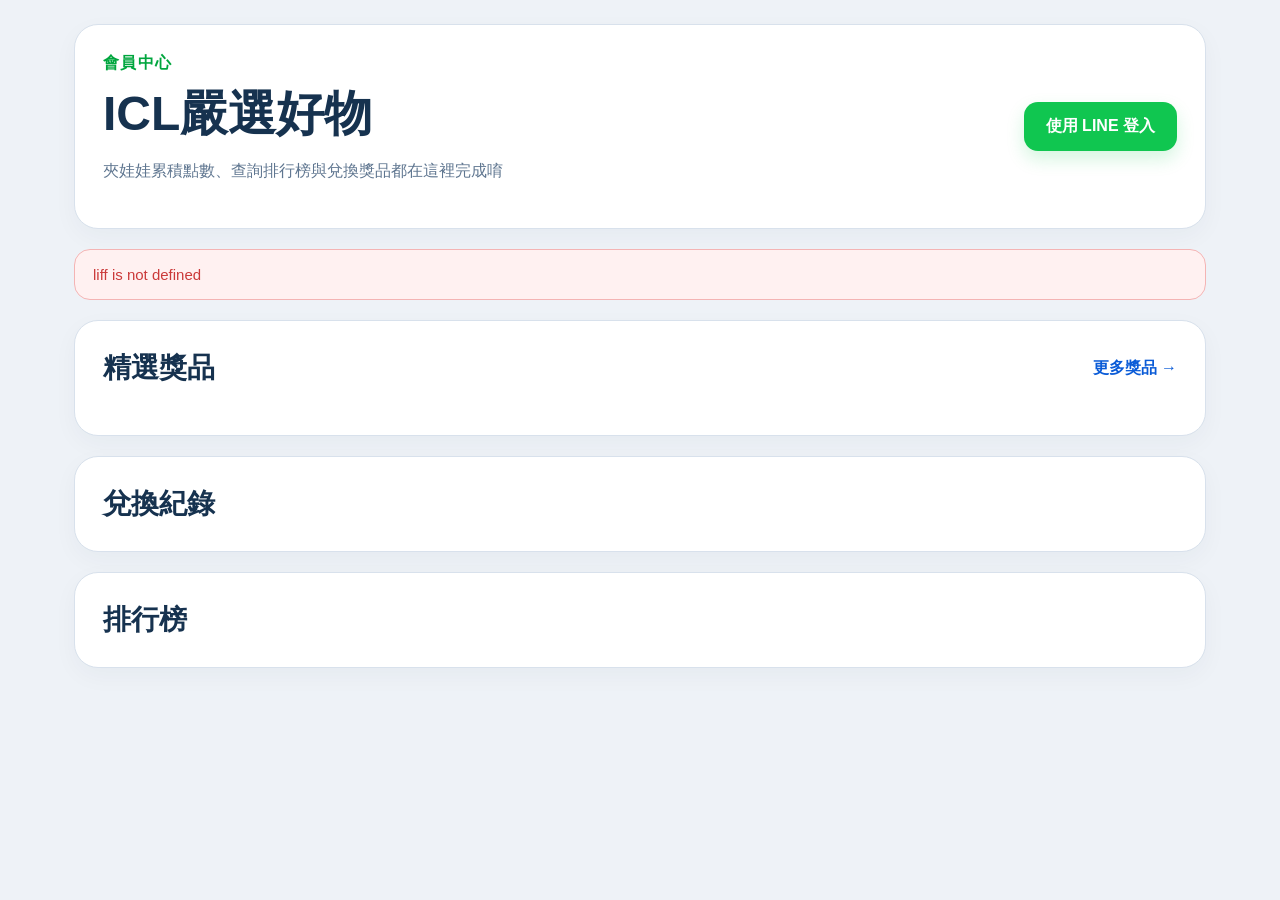
==== commit d6a30879: "Update index.html" ====
--- a/index.html
+++ b/index.html
@@ -71,7 +71,7 @@
 
     <section class="card">
       <div class="section-header">
-        <h2>可兌換獎品</h2>
+        <h2>精選獎品</h2>
         <a class="more-link" href="./shop.html">更多獎品 →</a>
       </div>
       <div id="rewards-list" class="reward-grid"></div>
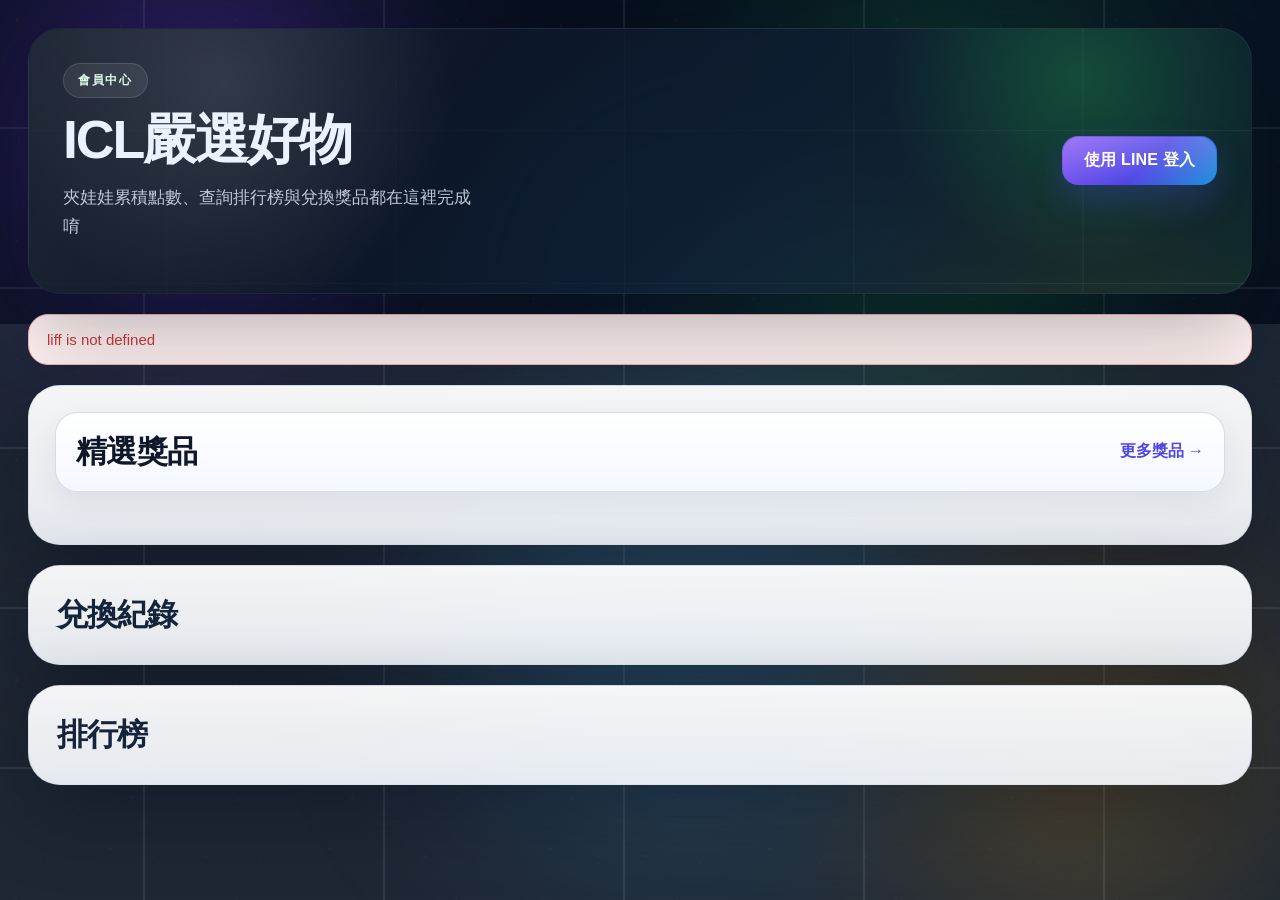
==== commit d73af273: "Update index.html" ====
--- a/index.html
+++ b/index.html
@@ -54,7 +54,7 @@
     <section class="card" id="ichiban-section" style="display:none;">
       <div class="section-header">
         <h2>線上一番賞</h2>
-        <a class="more-link" id="ichiban-entry-link" href="./kuji.html">進入一番賞頁面 →</a>
+        <a class="more-link" id="ichiban-entry-link" href="./kuji.html" target="_blank" rel="noopener noreferrer">進入一番賞頁面 →</a>
       </div>
       <div id="ichiban-summary" class="list-wrap"></div>
     </section>
@@ -65,7 +65,7 @@
           <h2>管理員後台</h2>
           <p class="nickname-help">會員搜尋、手動加點 / 扣點、一番賞活動管理。</p>
         </div>
-        <a class="btn btn-primary" href="./admin-kuji.html">前往管理後台</a>
+        <a class="btn btn-primary" href="./admin-kuji.html" target="_blank" rel="noopener noreferrer">前往管理後台</a>
       </div>
     </section>
 
--- a/styles.css
+++ b/styles.css
@@ -1111,6 +1111,26 @@
   letter-spacing: 0.08em;
 }
 
+
+.member-role-badge.admin {
+  border-color: #55708d;
+  background: linear-gradient(180deg, #eef4fb 0%, #c6d6e8 100%);
+  color: #20364f;
+  box-shadow:
+    inset 0 1px 0 rgba(255, 255, 255, 0.9),
+    0 2px 4px rgba(32, 54, 79, 0.12);
+}
+
+.member-role-badge .role-icon {
+  font-size: 1em;
+  line-height: 1;
+}
+
+.member-role-badge .role-text {
+  font-weight: 900;
+  letter-spacing: 0.08em;
+}
+
 /* admin redesign 2026-04 */
 .admin-page {
   max-width: 1440px;
@@ -1463,3 +1483,1116 @@
   .turn-panel-side { justify-content: space-between; }
   .turn-countdown { min-width: 0; }
 }
+
+/* mobile polish patch 2026-04 */
+img {
+  max-width: 100%;
+}
+
+.hero-content,
+.hero-actions,
+.header-actions,
+.member-info,
+.nickname-title-row,
+.section-header > div,
+.ticket-stage-head > div:first-child {
+  min-width: 0;
+}
+
+.hero-text,
+.nickname-help,
+.nickname-tip,
+.list-subtitle,
+.turn-status-text,
+.admin-section-desc,
+.field-help,
+.admin-summary-text {
+  overflow-wrap: anywhere;
+}
+
+.hero-actions,
+.header-actions {
+  display: flex;
+  flex-wrap: wrap;
+  gap: 12px;
+}
+
+.hero-actions .btn,
+.header-actions .btn,
+.header-actions .more-link,
+.section-header .btn {
+  flex-shrink: 0;
+}
+
+.list-item,
+.reward-meta,
+.prize-meta,
+.prize-title-row {
+  min-width: 0;
+}
+
+@media (max-width: 768px) {
+  body {
+    font-size: 15px;
+  }
+
+  .page,
+  .admin-page {
+    padding: 12px;
+  }
+
+  .hero-card,
+  .card,
+  .admin-topbar,
+  .admin-panel-soft,
+  .admin-panel-focus {
+    padding: 18px;
+    border-radius: 18px;
+  }
+
+  .hero-card {
+    gap: 16px;
+  }
+
+  .hero-content,
+  .hero-actions,
+  .header-actions {
+    width: 100%;
+  }
+
+  .hero-actions,
+  .header-actions {
+    display: grid;
+    grid-template-columns: 1fr;
+    align-items: stretch;
+  }
+
+  .hero-actions .btn,
+  .header-actions .btn,
+  .header-actions .more-link,
+  .section-header .btn,
+  .member-actions .btn,
+  .nickname-form .btn,
+  .admin-search-row .btn,
+  .admin-action-grid .btn,
+  .ticket-toolbar .btn,
+  .ticket-toolbar-top .btn,
+  .turn-panel .btn {
+    width: 100%;
+    min-width: 0;
+  }
+
+  .header-actions .more-link,
+  .section-header .more-link {
+    white-space: normal;
+  }
+
+  h1 {
+    font-size: 30px;
+    line-height: 1.2;
+  }
+
+  h2 {
+    font-size: 22px;
+    line-height: 1.3;
+  }
+
+  h3 {
+    font-size: 18px;
+    line-height: 1.35;
+  }
+
+  .member-header,
+  .member-header.compact,
+  .compact-member-header {
+    align-items: center;
+    text-align: center;
+  }
+
+  .member-info {
+    width: 100%;
+  }
+
+  .member-role-badge {
+    margin-left: auto;
+    margin-right: auto;
+  }
+
+  .member-actions {
+    width: 100%;
+  }
+
+  .nickname-form {
+    gap: 10px;
+  }
+
+  .section-header,
+  .ticket-stage-head,
+  .admin-card-header,
+  .prize-title-row,
+  .prize-meta,
+  .reward-meta,
+  .list-item {
+    display: flex;
+    flex-direction: column;
+    align-items: flex-start;
+  }
+
+  .list-item {
+    gap: 10px;
+  }
+
+  .list-points {
+    white-space: normal;
+  }
+
+  .leaderboard-user {
+    width: 100%;
+  }
+
+  .leaderboard-rank {
+    width: auto;
+    min-width: 28px;
+  }
+
+  .reward-grid,
+  .prize-grid,
+  .admin-action-grid,
+  .admin-search-row,
+  .admin-form-grid,
+  .prize-row-grid,
+  .admin-two-col,
+  .two-col,
+  .kuji-direct-layout,
+  .admin-workspace {
+    grid-template-columns: 1fr;
+  }
+
+  .reward-card,
+  .prize-card,
+  .campaign-list-item,
+  .list-item,
+  .field-card,
+  .prize-row {
+    border-radius: 16px;
+  }
+
+  .reward-image {
+    height: 200px !important;
+    max-height: 200px !important;
+    min-height: 200px !important;
+  }
+
+  .ichiban-hero {
+    grid-template-columns: 1fr;
+    gap: 16px;
+  }
+
+  .ichiban-cover {
+    min-height: 180px;
+  }
+
+  .direct-ticket-grid {
+    grid-template-columns: repeat(3, minmax(0, 1fr));
+  }
+
+  .ticket-grid {
+    grid-template-columns: repeat(4, minmax(0, 1fr));
+  }
+
+  .ticket-tile,
+  .direct-ticket-tile {
+    min-width: 0;
+  }
+
+  .turn-panel-side {
+    width: 100%;
+    flex-direction: column;
+    align-items: stretch;
+  }
+
+  .turn-countdown {
+    width: 100%;
+  }
+}
+
+@media (max-width: 480px) {
+  .page,
+  .admin-page {
+    padding: 10px;
+  }
+
+  .hero-card,
+  .card,
+  .admin-topbar,
+  .admin-panel-soft,
+  .admin-panel-focus {
+    padding: 16px;
+    border-radius: 16px;
+  }
+
+  h1 {
+    font-size: 26px;
+  }
+
+  h2 {
+    font-size: 20px;
+  }
+
+  .points-value {
+    font-size: 28px;
+  }
+
+  .reward-image {
+    height: 180px !important;
+    max-height: 180px !important;
+    min-height: 180px !important;
+    padding: 10px !important;
+  }
+
+  .reward-body,
+  .prize-body {
+    padding: 14px;
+  }
+
+  .reward-body h3,
+  .prize-body h4 {
+    font-size: 18px;
+  }
+
+  .direct-ticket-grid {
+    grid-template-columns: repeat(2, minmax(0, 1fr));
+  }
+
+  .ticket-grid {
+    grid-template-columns: repeat(3, minmax(0, 1fr));
+  }
+
+  .direct-ticket-tile {
+    min-height: 84px;
+  }
+
+  .ticket-tile {
+    min-height: 58px;
+  }
+
+  .prize-count {
+    font-size: 24px;
+  }
+}
+
+/* ==============================
+   2026 visual refresh theme pack
+   HTML / JS unchanged
+   ============================== */
+:root {
+  --bg: #07111f;
+  --bg-soft: #0d1728;
+  --panel: rgba(11, 20, 36, 0.72);
+  --panel-2: rgba(255, 255, 255, 0.88);
+  --panel-border: rgba(255, 255, 255, 0.16);
+  --text: #eaf2ff;
+  --text-soft: #9fb2ca;
+  --text-dark: #13243b;
+  --accent: #7c3aed;
+  --accent-2: #22c55e;
+  --accent-3: #38bdf8;
+  --accent-warm: #f59e0b;
+  --shadow-xl: 0 24px 80px rgba(3, 8, 20, 0.34);
+  --shadow-lg: 0 18px 50px rgba(6, 12, 24, 0.18);
+  --shadow-sm: 0 8px 24px rgba(4, 12, 27, 0.1);
+  --radius-xl: 32px;
+  --radius-lg: 24px;
+  --radius-md: 18px;
+}
+
+html {
+  scroll-behavior: smooth;
+}
+
+body {
+  min-height: 100vh;
+  color: var(--text-dark);
+  background:
+    radial-gradient(circle at top left, rgba(124, 58, 237, 0.22), transparent 34%),
+    radial-gradient(circle at top right, rgba(56, 189, 248, 0.16), transparent 28%),
+    radial-gradient(circle at bottom right, rgba(34, 197, 94, 0.12), transparent 26%),
+    linear-gradient(180deg, #09111f 0%, #0b1423 36%, #eef4fb 36%, #eff5fb 100%);
+  position: relative;
+  overflow-x: hidden;
+}
+
+body::before,
+body::after {
+  content: "";
+  position: fixed;
+  inset: 0;
+  pointer-events: none;
+  z-index: -2;
+}
+
+body::before {
+  background-image: url("./images/design-kit/mesh-bg.svg");
+  background-size: cover;
+  background-position: center top;
+  opacity: 0.9;
+}
+
+body::after {
+  background-image: url("./images/design-kit/noise-dot.svg");
+  background-size: 220px 220px;
+  opacity: 0.22;
+  z-index: -1;
+}
+
+.page {
+  max-width: 1280px;
+  padding: 28px;
+}
+
+.hero-card,
+.card {
+  position: relative;
+  overflow: hidden;
+  border: 1px solid rgba(255, 255, 255, 0.08);
+  border-radius: var(--radius-xl);
+  box-shadow: var(--shadow-xl);
+}
+
+.hero-card {
+  padding: 34px;
+  background:
+    linear-gradient(135deg, rgba(10, 18, 33, 0.92) 0%, rgba(14, 26, 46, 0.88) 55%, rgba(34, 197, 94, 0.2) 140%),
+    url("./images/design-kit/mesh-bg.svg") center/cover no-repeat;
+  color: var(--text);
+  align-items: stretch;
+}
+
+.hero-card::before,
+.card::before {
+  content: "";
+  position: absolute;
+  inset: 0;
+  pointer-events: none;
+}
+
+.hero-card::before {
+  background:
+    radial-gradient(circle at 16% 22%, rgba(255, 255, 255, 0.12) 0, transparent 22%),
+    radial-gradient(circle at 86% 18%, rgba(34, 197, 94, 0.26) 0, transparent 18%),
+    linear-gradient(120deg, rgba(255,255,255,0.08), transparent 35%);
+}
+
+.card {
+  backdrop-filter: blur(14px);
+  -webkit-backdrop-filter: blur(14px);
+  background: linear-gradient(180deg, rgba(255,255,255,0.95) 0%, rgba(246,250,255,0.92) 100%);
+  border-color: rgba(157, 179, 206, 0.28);
+}
+
+.card::before {
+  background: linear-gradient(180deg, rgba(255,255,255,0.45), rgba(255,255,255,0));
+}
+
+.hero-content,
+.hero-actions,
+.member-header,
+.section-header,
+.reward-grid,
+.list-wrap,
+.admin-layout,
+.ticket-grid,
+.prize-grid,
+.turn-panel {
+  position: relative;
+  z-index: 1;
+}
+
+.eyebrow {
+  display: inline-flex;
+  align-items: center;
+  gap: 10px;
+  color: #dcfce7;
+  margin-bottom: 14px;
+  padding: 8px 14px;
+  border-radius: 999px;
+  background: rgba(255,255,255,0.08);
+  border: 1px solid rgba(255,255,255,0.12);
+  letter-spacing: 0.14em;
+  font-size: 12px;
+}
+
+h1 {
+  font-size: clamp(2.4rem, 4.2vw, 4.4rem);
+  line-height: 1.02;
+  letter-spacing: -0.04em;
+}
+
+h2 {
+  font-size: clamp(1.5rem, 2.4vw, 2.15rem);
+  letter-spacing: -0.03em;
+}
+
+h3 {
+  font-size: clamp(1.02rem, 1.7vw, 1.25rem);
+  letter-spacing: -0.02em;
+}
+
+.hero-text {
+  max-width: 44ch;
+  color: rgba(234, 242, 255, 0.8);
+  font-size: 17px;
+}
+
+.muted,
+.nickname-help,
+.nickname-tip,
+.list-subtitle,
+.points-label,
+.reward-body p,
+.prize-subtitle,
+.prize-meta,
+.ticket-tip,
+.turn-status-text,
+.field-help,
+.admin-section-desc,
+.admin-topbar-meta {
+  color: #667b95;
+}
+
+.more-link {
+  color: #4f46e5;
+  text-underline-offset: 3px;
+}
+
+.btn {
+  position: relative;
+  border-radius: 16px;
+  padding: 14px 22px;
+  font-weight: 800;
+  letter-spacing: 0.01em;
+  box-shadow: var(--shadow-sm);
+  overflow: hidden;
+}
+
+.btn::before {
+  content: "";
+  position: absolute;
+  inset: 1px;
+  border-radius: inherit;
+  background: linear-gradient(180deg, rgba(255,255,255,0.18), rgba(255,255,255,0));
+  pointer-events: none;
+}
+
+.btn-primary {
+  background: linear-gradient(135deg, #8b5cf6 0%, #4f46e5 55%, #06b6d4 120%);
+  color: #fff;
+  box-shadow: 0 16px 32px rgba(79, 70, 229, 0.26);
+}
+
+.btn-primary:hover {
+  box-shadow: 0 20px 38px rgba(79, 70, 229, 0.34);
+}
+
+.btn-secondary {
+  background: linear-gradient(180deg, #ffffff 0%, #edf3fb 100%);
+  color: #16253c;
+  border: 1px solid rgba(158, 178, 204, 0.34);
+}
+
+.btn-danger {
+  background: linear-gradient(135deg, #ef4444 0%, #dc2626 100%);
+  color: #fff;
+}
+
+.input,
+.textarea {
+  border-radius: 16px;
+  border: 1px solid rgba(157, 179, 206, 0.45);
+  background: rgba(255,255,255,0.92);
+  box-shadow: inset 0 1px 0 rgba(255,255,255,0.75);
+  transition: border-color .2s ease, box-shadow .2s ease, background .2s ease;
+}
+
+.input:focus,
+.textarea:focus {
+  outline: none;
+  border-color: rgba(99, 102, 241, 0.72);
+  box-shadow: 0 0 0 4px rgba(99, 102, 241, 0.12);
+  background: #fff;
+}
+
+.message {
+  border-radius: 20px;
+  box-shadow: var(--shadow-sm);
+}
+
+.member-header {
+  gap: 24px;
+}
+
+.member-avatar,
+.leaderboard-avatar {
+  box-shadow: 0 10px 28px rgba(13, 24, 42, 0.14);
+  border: 4px solid rgba(255,255,255,0.8);
+}
+
+.points-value {
+  font-size: clamp(2rem, 3vw, 2.8rem);
+  letter-spacing: -0.04em;
+  background: linear-gradient(135deg, #7c3aed 0%, #2563eb 42%, #16a34a 100%);
+  -webkit-background-clip: text;
+  background-clip: text;
+  color: transparent;
+}
+
+.member-role-badge,
+.reward-category,
+.status-pill,
+.status-chip,
+.prize-code,
+.category-tab,
+.stat-chip,
+.prize-chip {
+  border: 1px solid rgba(133, 156, 185, 0.22);
+  box-shadow: inset 0 1px 0 rgba(255,255,255,0.55);
+}
+
+.member-role-badge {
+  display: inline-flex;
+  width: fit-content;
+  margin-bottom: 12px;
+  padding: 8px 14px;
+  border-radius: 999px;
+  font-size: 13px;
+  font-weight: 800;
+  background: linear-gradient(135deg, rgba(124,58,237,0.14), rgba(56,189,248,0.16));
+  color: #4930aa;
+}
+
+.category-tabs {
+  gap: 10px;
+}
+
+.category-tab {
+  background: rgba(255,255,255,0.75);
+  color: #314760;
+}
+
+.category-tab.active {
+  background: linear-gradient(135deg, #8b5cf6 0%, #4f46e5 70%);
+  border-color: transparent;
+}
+
+.reward-grid {
+  gap: 24px;
+}
+
+.reward-card {
+  border-radius: 28px;
+  border: 1px solid rgba(164, 181, 202, 0.28);
+  box-shadow: 0 18px 40px rgba(11, 23, 43, 0.08);
+}
+
+.reward-card::before {
+  content: "";
+  position: absolute;
+  inset: 0;
+  background: linear-gradient(180deg, rgba(255,255,255,0.18), transparent 34%);
+  pointer-events: none;
+}
+
+.reward-card:hover {
+  transform: translateY(-8px);
+  box-shadow: 0 28px 52px rgba(11, 23, 43, 0.14);
+  border-color: rgba(124, 58, 237, 0.25);
+}
+
+.reward-image {
+  background:
+    radial-gradient(circle at top, rgba(124,58,237,0.08), transparent 44%),
+    linear-gradient(180deg, #f8fbff 0%, #eff5fb 100%) !important;
+}
+
+.reward-body {
+  padding: 22px;
+}
+
+.reward-body h3,
+.prize-body h4,
+.list-title,
+.campaign-list-title,
+.turn-status-title {
+  color: #14253d;
+}
+
+.reward-meta,
+.list-points,
+.prize-count {
+  font-weight: 800;
+}
+
+.list-item,
+.campaign-list-item {
+  border-radius: 20px;
+  border: 1px solid rgba(160, 178, 202, 0.28);
+  background: linear-gradient(180deg, rgba(255,255,255,0.95), rgba(244,249,255,0.9));
+  box-shadow: 0 10px 24px rgba(11, 23, 43, 0.06);
+}
+
+.list-item:hover,
+.campaign-list-item:hover {
+  border-color: rgba(99, 102, 241, 0.28);
+}
+
+.hero-actions,
+.header-actions,
+.member-actions {
+  display: flex;
+  flex-wrap: wrap;
+  gap: 12px;
+  align-items: center;
+}
+
+.hero-actions {
+  justify-content: flex-end;
+}
+
+.nickname-card {
+  position: relative;
+  margin-top: 28px;
+  padding: 22px;
+  border: 1px solid rgba(169, 185, 206, 0.25);
+  border-radius: 24px;
+  background: linear-gradient(180deg, rgba(245,248,255,0.8), rgba(255,255,255,0.72));
+}
+
+.nickname-card::after {
+  content: "";
+  position: absolute;
+  top: 18px;
+  right: 18px;
+  width: 64px;
+  height: 64px;
+  border-radius: 20px;
+  background: url("./images/design-kit/kuji-star.svg") center/contain no-repeat;
+  opacity: 0.16;
+  pointer-events: none;
+}
+
+.ichiban-hero {
+  grid-template-columns: minmax(320px, 43%) 1fr;
+  gap: 24px;
+}
+
+.ichiban-cover {
+  min-height: 320px;
+  border-radius: 28px;
+  border: 1px solid rgba(255,255,255,0.12);
+  box-shadow: 0 18px 42px rgba(9, 18, 34, 0.18);
+  background: linear-gradient(135deg, #152033, #0c1320);
+}
+
+.ichiban-stats,
+.ichiban-prize-list {
+  gap: 10px;
+}
+
+.stat-chip,
+.prize-chip,
+.status-chip,
+.prize-code,
+.reward-category {
+  background: linear-gradient(180deg, rgba(255,255,255,0.96), rgba(239,245,255,0.92));
+  color: #325378;
+}
+
+.status-chip.busy {
+  background: linear-gradient(180deg, #fff1f2, #ffe4e6);
+}
+
+.status-chip.idle {
+  background: linear-gradient(180deg, #eefdf4, #dcfce7);
+}
+
+.prize-card {
+  border-radius: 28px;
+  border: 1px solid rgba(160, 178, 202, 0.3);
+  box-shadow: 0 18px 44px rgba(10, 20, 38, 0.08);
+}
+
+.prize-card-media {
+  background:
+    radial-gradient(circle at top, rgba(250, 204, 21, 0.16), transparent 36%),
+    linear-gradient(180deg, #f8fbff 0%, #edf3fa 100%);
+}
+
+.prize-stock-badge.available {
+  background: rgba(255,255,255,0.9);
+}
+
+.prize-progress {
+  height: 12px;
+  background: #e5edf6;
+}
+
+.prize-progress span {
+  background: linear-gradient(90deg, #8b5cf6 0%, #3b82f6 55%, #22c55e 100%);
+}
+
+.ticket-stage-wrap,
+.detail-block {
+  border-top-color: rgba(157, 179, 206, 0.24);
+}
+
+.turn-panel {
+  display: flex;
+  justify-content: space-between;
+  gap: 20px;
+  align-items: center;
+  margin-bottom: 18px;
+  padding: 18px 20px;
+  border-radius: 24px;
+  border: 1px solid rgba(164, 182, 207, 0.28);
+  background: linear-gradient(135deg, rgba(248,251,255,0.96), rgba(239,245,255,0.88));
+  box-shadow: 0 14px 34px rgba(10, 20, 38, 0.07);
+}
+
+.turn-panel.waiting {
+  background: linear-gradient(135deg, rgba(247,249,255,0.96), rgba(235,242,252,0.9));
+}
+
+.turn-countdown {
+  font-size: 40px;
+  line-height: 1;
+  font-weight: 900;
+  letter-spacing: -0.05em;
+  color: #4338ca;
+}
+
+.ticket-grid {
+  gap: 14px;
+}
+
+.ticket-tile,
+.direct-ticket-tile {
+  overflow: hidden;
+  border-radius: 18px;
+  border: 1px solid rgba(162, 180, 204, 0.4);
+  background: linear-gradient(180deg, rgba(255,255,255,0.94), rgba(236,242,250,0.95));
+  color: #354b63;
+  box-shadow: 0 10px 24px rgba(12, 22, 40, 0.08);
+}
+
+.ticket-tile::before,
+.direct-ticket-tile::before {
+  content: "";
+  position: absolute;
+  inset: 0;
+  background: linear-gradient(180deg, rgba(255,255,255,0.45), transparent 40%);
+  pointer-events: none;
+}
+
+.ticket-tile:hover,
+.direct-ticket-tile:hover:not(:disabled) {
+  border-color: rgba(99, 102, 241, 0.5);
+  box-shadow: 0 18px 30px rgba(49, 76, 132, 0.16);
+}
+
+.ticket-tile.drawn,
+.direct-ticket-tile.revealed-miss {
+  background: linear-gradient(180deg, #182234 0%, #0c1320 100%);
+  color: #fff;
+}
+
+.direct-ticket-tile.revealed-win {
+  background: linear-gradient(180deg, #fef3c7 0%, #facc15 55%, #f59e0b 100%);
+  color: #18181b;
+}
+
+.admin-page .hero-card {
+  background:
+    linear-gradient(135deg, rgba(10, 18, 33, 0.96) 0%, rgba(27, 37, 65, 0.92) 58%, rgba(124,58,237,0.36) 130%),
+    url("./images/design-kit/mesh-bg.svg") center/cover no-repeat;
+}
+
+.admin-layout {
+  grid-template-columns: 300px minmax(0, 1fr) 380px;
+  gap: 22px;
+}
+
+.admin-sidebar-card,
+.admin-main-card,
+.admin-right-card,
+.admin-topbar {
+  border-radius: 28px;
+}
+
+.admin-main-card {
+  background: linear-gradient(180deg, rgba(255,255,255,0.97) 0%, rgba(246,249,255,0.96) 100%);
+}
+
+.admin-form-section + .admin-form-section {
+  margin-top: 28px;
+  padding-top: 26px;
+  border-top: 1px solid rgba(160, 178, 202, 0.24);
+}
+
+.field-card {
+  display: flex;
+  flex-direction: column;
+  gap: 8px;
+  padding: 16px;
+  border-radius: 20px;
+  background: linear-gradient(180deg, rgba(255,255,255,0.85), rgba(245,249,255,0.8));
+  border: 1px solid rgba(168, 184, 204, 0.28);
+  box-shadow: 0 10px 22px rgba(10, 20, 38, 0.04);
+}
+
+.field-label {
+  font-size: 13px;
+  font-weight: 800;
+  color: #4e637c;
+  letter-spacing: 0.04em;
+}
+
+.prize-row {
+  padding: 14px;
+  border-radius: 22px;
+  background: linear-gradient(180deg, rgba(255,255,255,0.92), rgba(241,246,252,0.86));
+  border: 1px solid rgba(167, 183, 203, 0.28);
+  box-shadow: 0 8px 20px rgba(10, 20, 38, 0.05);
+}
+
+.campaign-list-item.active {
+  border-color: rgba(99, 102, 241, 0.35);
+  background: linear-gradient(135deg, rgba(139,92,246,0.12), rgba(59,130,246,0.08), rgba(255,255,255,0.95));
+  box-shadow: 0 18px 34px rgba(79,70,229,0.14);
+}
+
+.empty-state {
+  border-radius: 24px;
+  border: 1px dashed rgba(146, 166, 192, 0.6);
+  background: linear-gradient(180deg, rgba(251,253,255,0.9), rgba(245,249,255,0.86));
+}
+
+::-webkit-scrollbar {
+  width: 10px;
+  height: 10px;
+}
+
+::-webkit-scrollbar-thumb {
+  background: linear-gradient(180deg, rgba(124,58,237,0.5), rgba(59,130,246,0.45));
+  border-radius: 999px;
+}
+
+::-webkit-scrollbar-track {
+  background: rgba(225,233,244,0.6);
+}
+
+@media (max-width: 1200px) {
+  .admin-layout {
+    grid-template-columns: 1fr;
+  }
+}
+
+@media (max-width: 900px) {
+  body {
+    background:
+      radial-gradient(circle at top left, rgba(124, 58, 237, 0.18), transparent 34%),
+      radial-gradient(circle at top right, rgba(56, 189, 248, 0.14), transparent 28%),
+      linear-gradient(180deg, #09111f 0%, #0b1423 28%, #eef4fb 28%, #eff5fb 100%);
+  }
+
+  .page {
+    padding: 18px;
+  }
+
+  .hero-card,
+  .card {
+    border-radius: 24px;
+  }
+
+  .hero-card {
+    padding: 24px;
+  }
+
+  .ichiban-cover {
+    min-height: 240px;
+  }
+
+  .turn-panel {
+    flex-direction: column;
+    align-items: flex-start;
+  }
+}
+
+@media (max-width: 768px) {
+  .hero-actions,
+  .header-actions,
+  .member-actions,
+  .ticket-toolbar,
+  .ticket-toolbar-right {
+    width: 100%;
+    justify-content: flex-start;
+  }
+
+  .hero-card {
+    gap: 18px;
+  }
+
+  .member-header {
+    align-items: flex-start;
+  }
+
+  .nickname-card {
+    padding: 18px;
+  }
+
+  .reward-card,
+  .prize-card,
+  .list-item,
+  .campaign-list-item,
+  .prize-row,
+  .turn-panel {
+    border-radius: 20px;
+  }
+
+  .ticket-grid {
+    grid-template-columns: repeat(4, minmax(0, 1fr));
+  }
+}
+
+@media (max-width: 480px) {
+  .page {
+    padding: 14px;
+  }
+
+  .hero-card,
+  .card {
+    padding: 18px;
+    border-radius: 22px;
+  }
+
+  .btn {
+    min-width: 0;
+    width: auto;
+  }
+
+  .ticket-grid,
+  .direct-ticket-grid {
+    grid-template-columns: repeat(3, minmax(0, 1fr));
+  }
+
+  .ticket-tile,
+  .direct-ticket-tile {
+    min-height: 72px;
+  }
+}
+
+
+/* ===== readability hotfix for section titles / shop list ===== */
+.card::before {
+  background: linear-gradient(180deg, rgba(255,255,255,0.18), rgba(255,255,255,0) 26%);
+}
+
+.card > .section-header {
+  margin: -2px -2px 24px;
+  padding: 18px 20px;
+  border-radius: 22px;
+  background: linear-gradient(180deg, rgba(255,255,255,0.98) 0%, rgba(244,248,255,0.94) 100%);
+  border: 1px solid rgba(180, 196, 218, 0.55);
+  box-shadow: 0 10px 28px rgba(15, 23, 42, 0.06);
+}
+
+.card > .section-header h2,
+.card > .section-header .more-link {
+  position: relative;
+  z-index: 2;
+}
+
+.card > .section-header h2 {
+  color: #0f172a;
+  letter-spacing: -0.02em;
+  text-shadow: none;
+}
+
+#shop-section-title {
+  color: #0b1220;
+}
+
+@media (max-width: 768px) {
+  .card > .section-header {
+    padding: 16px 16px;
+    margin-bottom: 18px;
+  }
+}
+
+/* 取消「全部商品」區塊上方白色漸層遮罩 */
+#rewardsSection::before,
+#rewardsSection.card::before {
+  content: none !important;
+  display: none !important;
+  background: none !important;
+}
+
+/* 讓全部商品區塊維持乾淨底色 */
+#rewardsSection,
+#rewardsSection.card {
+  background: #f8fafc !important;
+  background-image: none !important;
+}
+
+/* 讓「全部商品」標題保持清楚 */
+#rewardsSection .section-header,
+#rewardsSection h2 {
+  background: transparent !important;
+  background-image: none !important;
+  box-shadow: none !important;
+  text-shadow: none !important;
+  color: #0f172a !important;
+  opacity: 1 !important;
+}
+
+
+/* ===== shop rewards first-row overlay fix ===== */
+.shop-rewards-section,
+#rewardsSection {
+  background: #f8fafc !important;
+  background-image: none !important;
+}
+
+.shop-rewards-section::before,
+#rewardsSection::before,
+.shop-rewards-section.card::before,
+#rewardsSection.card::before {
+  content: none !important;
+  display: none !important;
+  background: none !important;
+}
+
+.shop-rewards-section > .section-header,
+#rewardsSection > .section-header {
+  position: relative;
+  z-index: 3;
+  background: #f8fafc !important;
+  background-image: none !important;
+  box-shadow: none !important;
+}
+
+.shop-rewards-section > .section-header h2,
+#rewardsSection > .section-header h2,
+.shop-rewards-section #shop-section-title,
+#rewardsSection #shop-section-title {
+  color: #0f172a !important;
+  opacity: 1 !important;
+  text-shadow: none !important;
+}
+
+.shop-rewards-section .reward-grid,
+#rewardsSection .reward-grid,
+.shop-rewards-section .reward-card,
+#rewardsSection .reward-card {
+  position: relative;
+  z-index: 3;
+}
